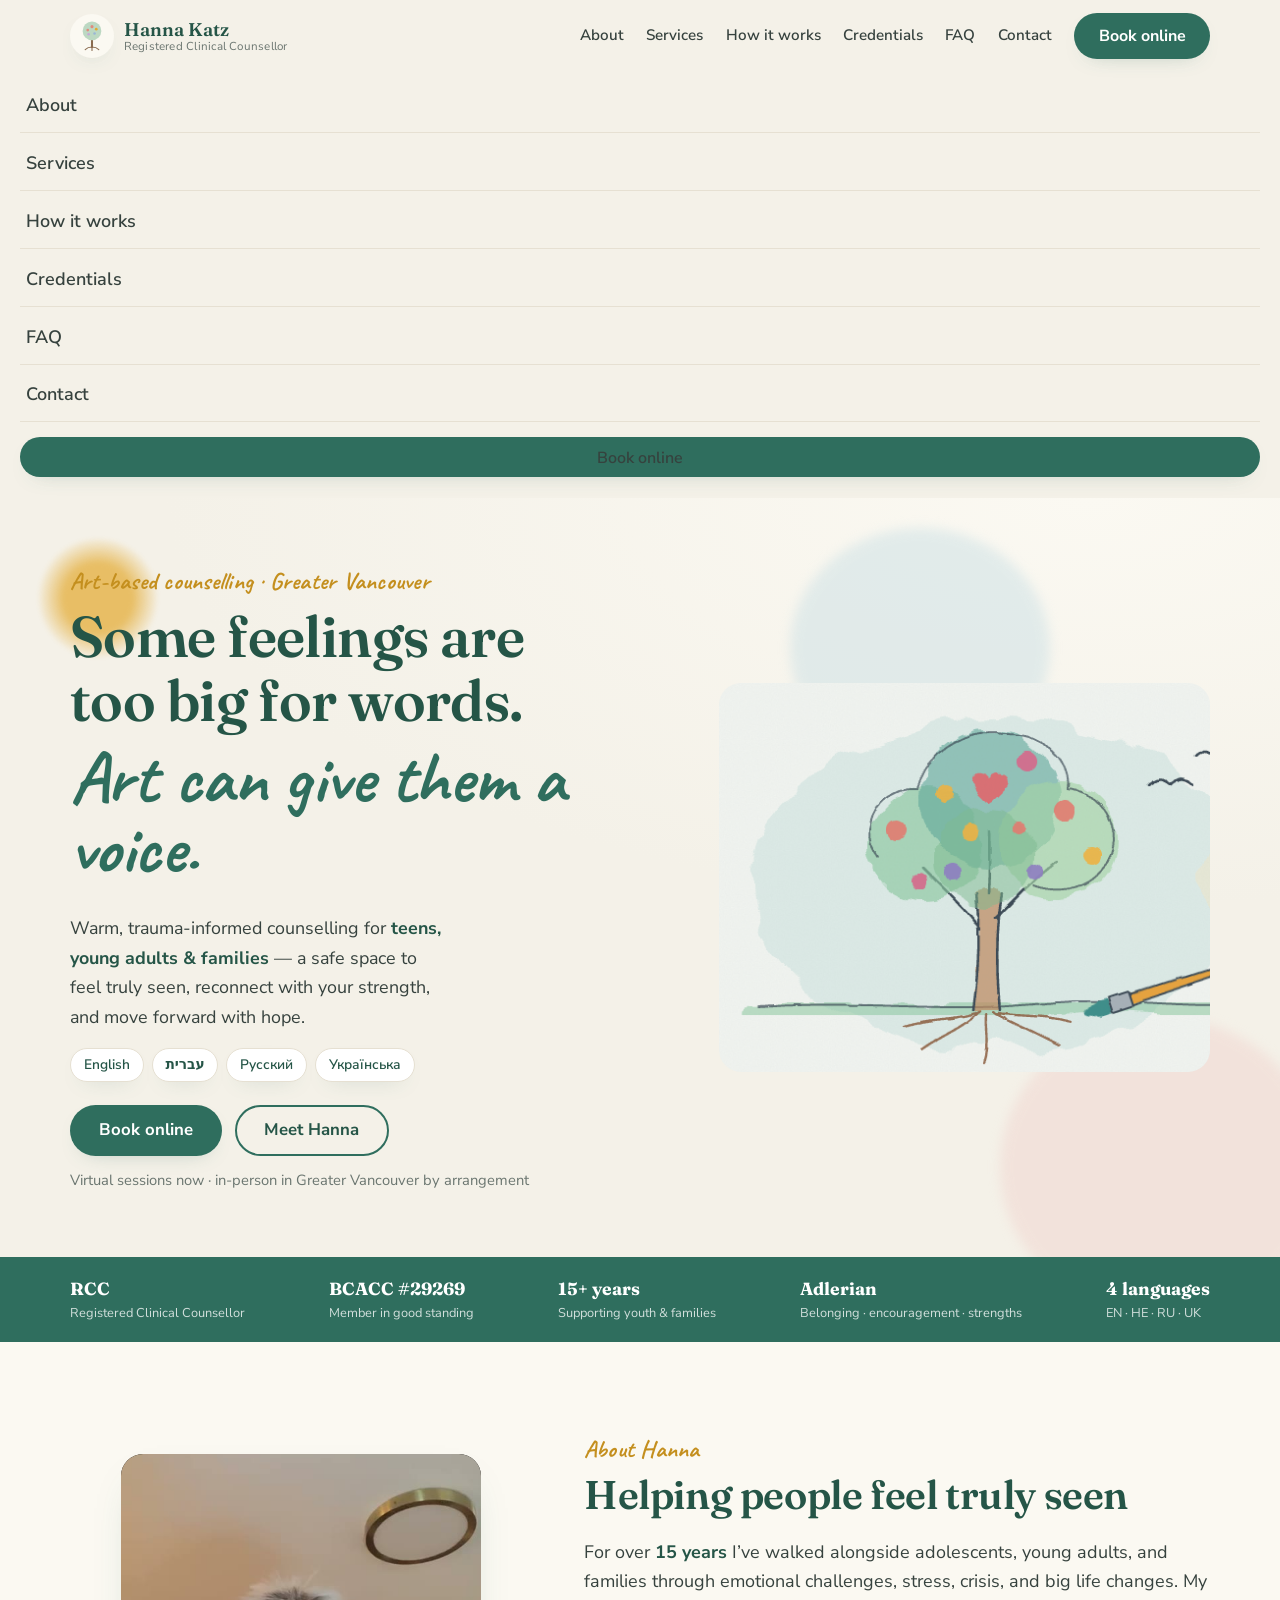
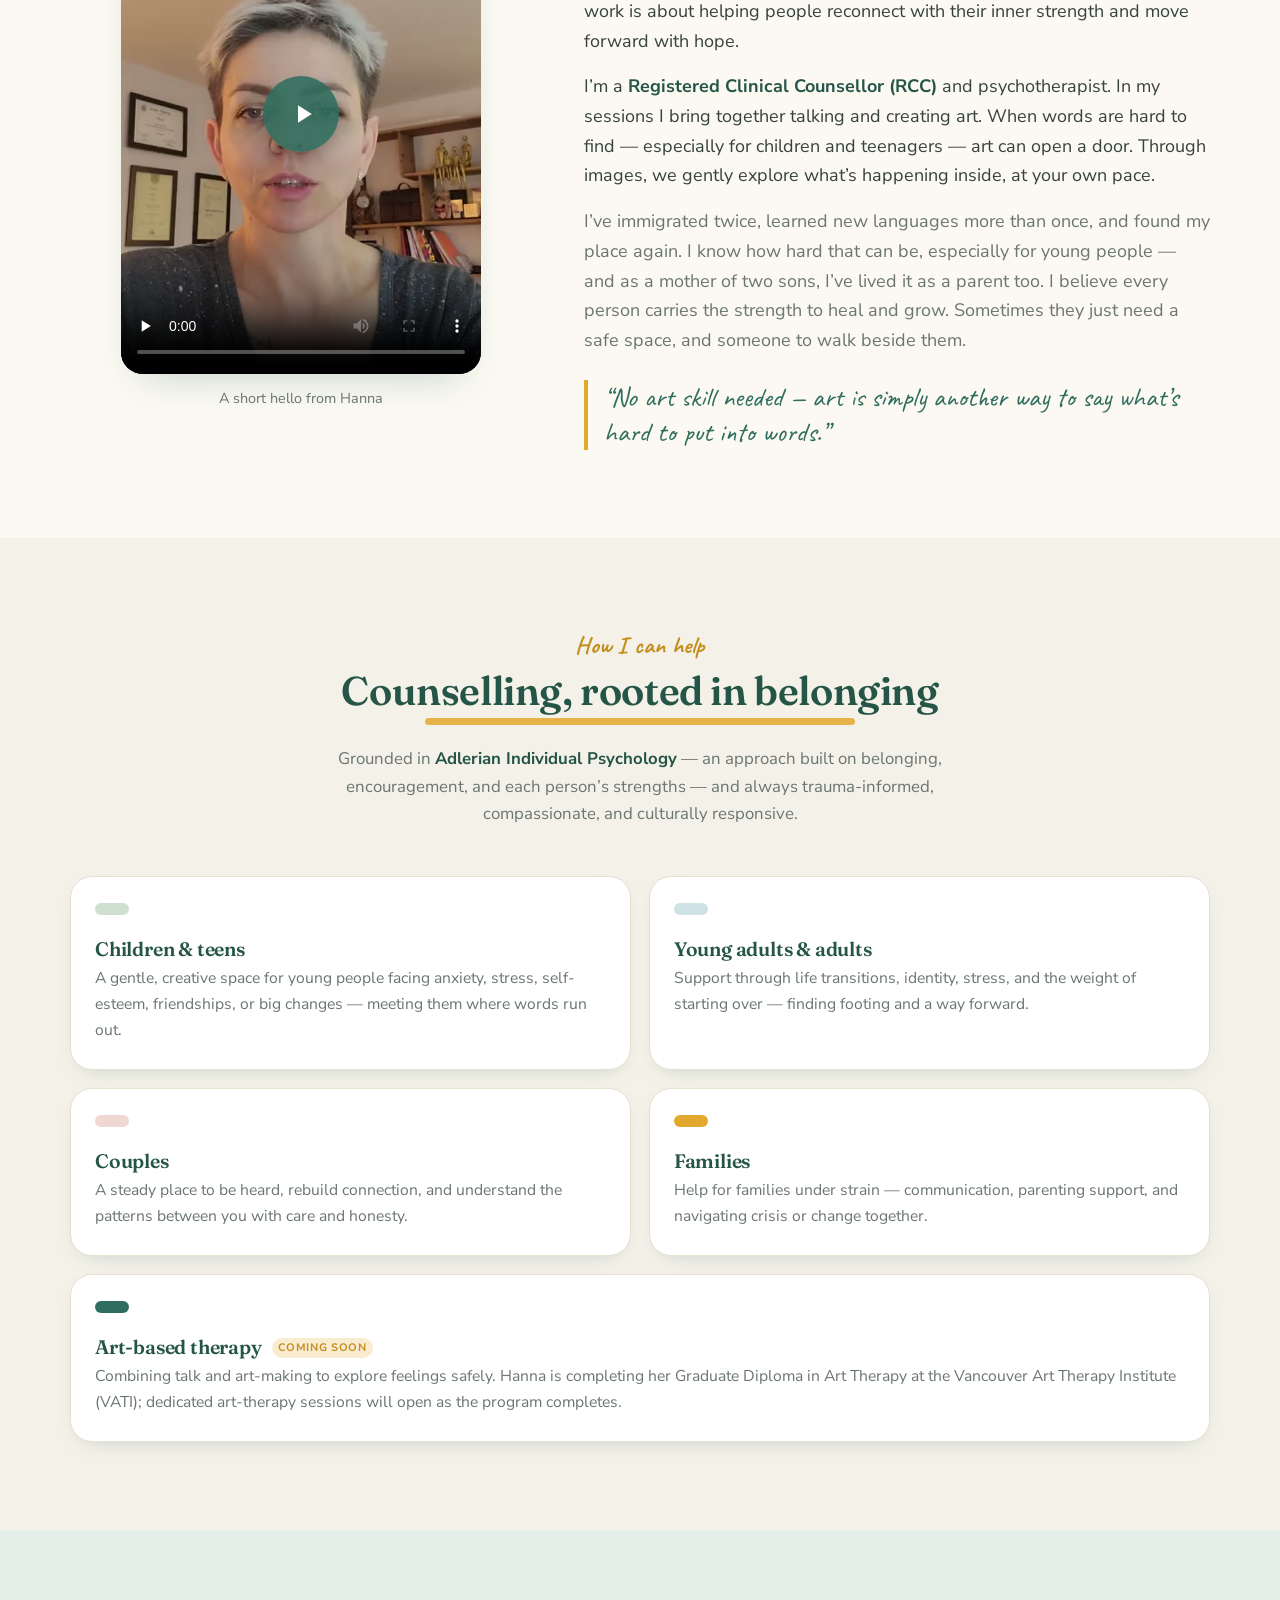
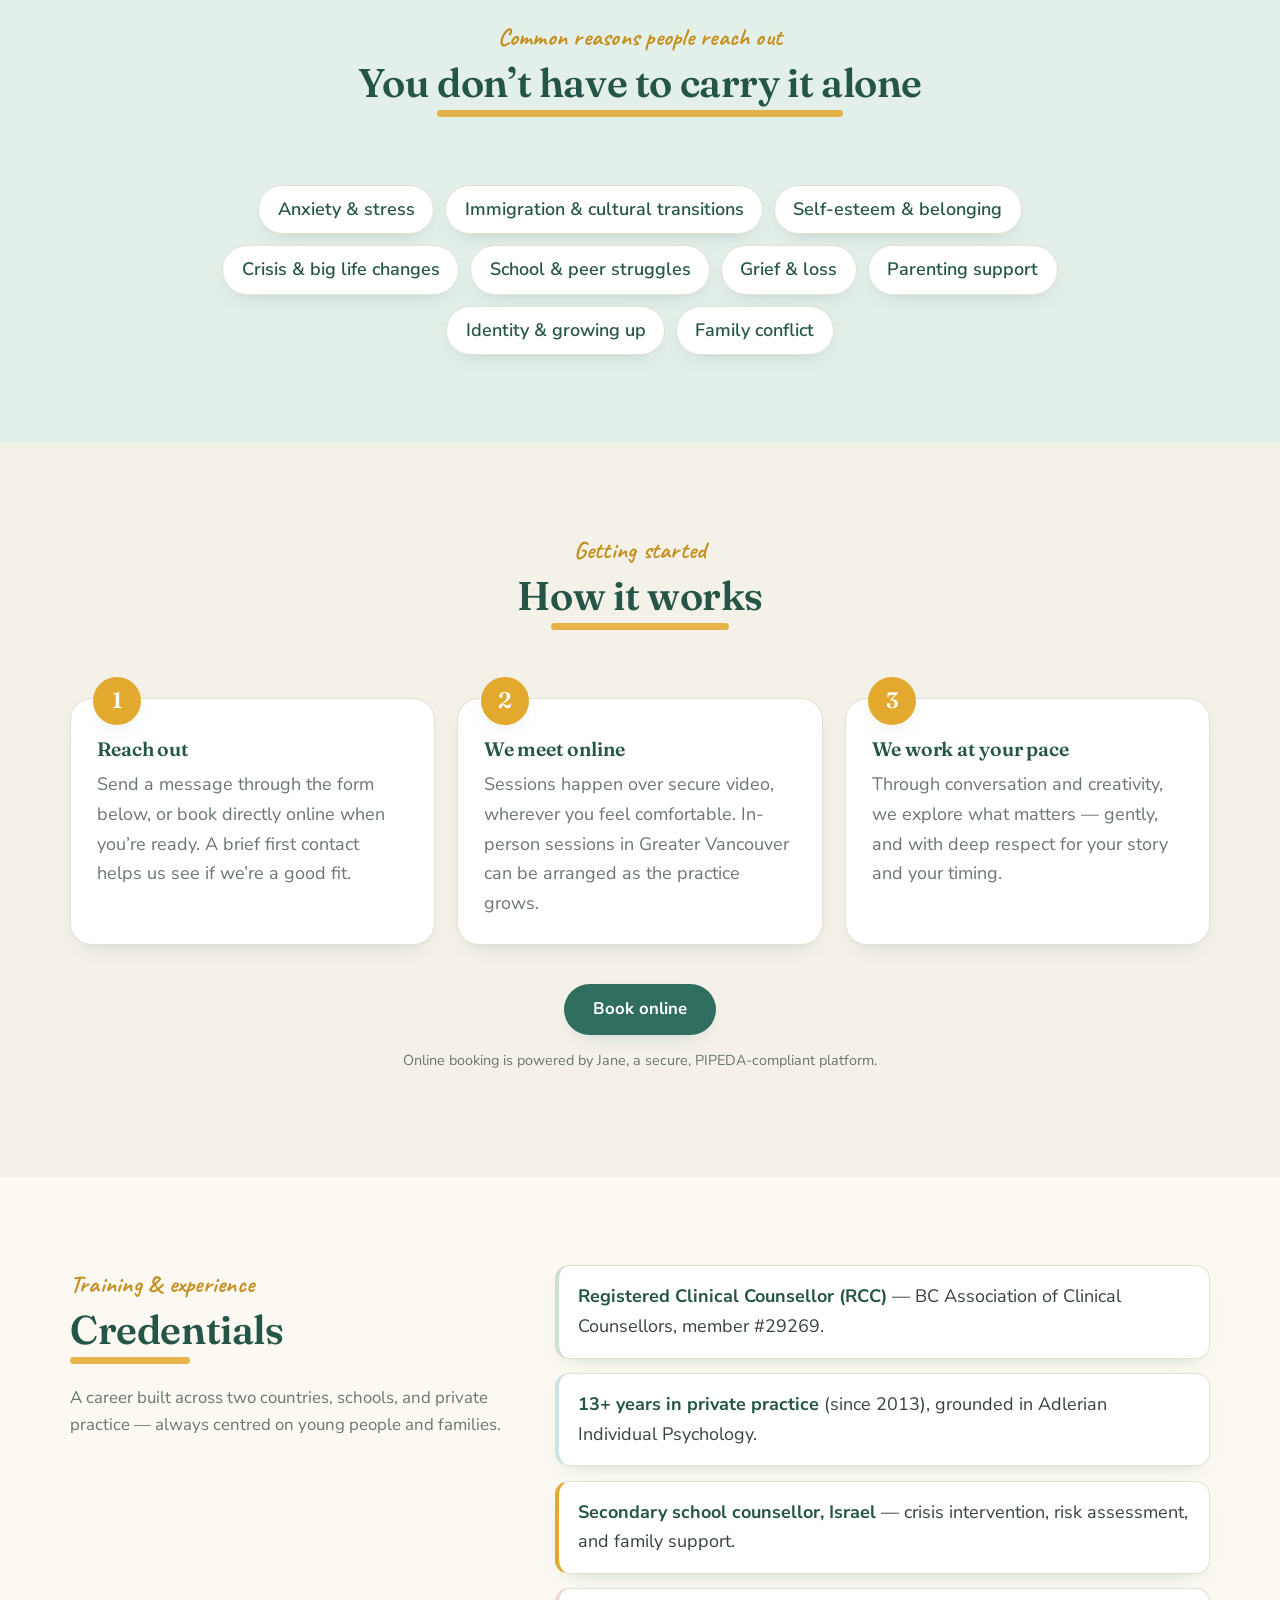
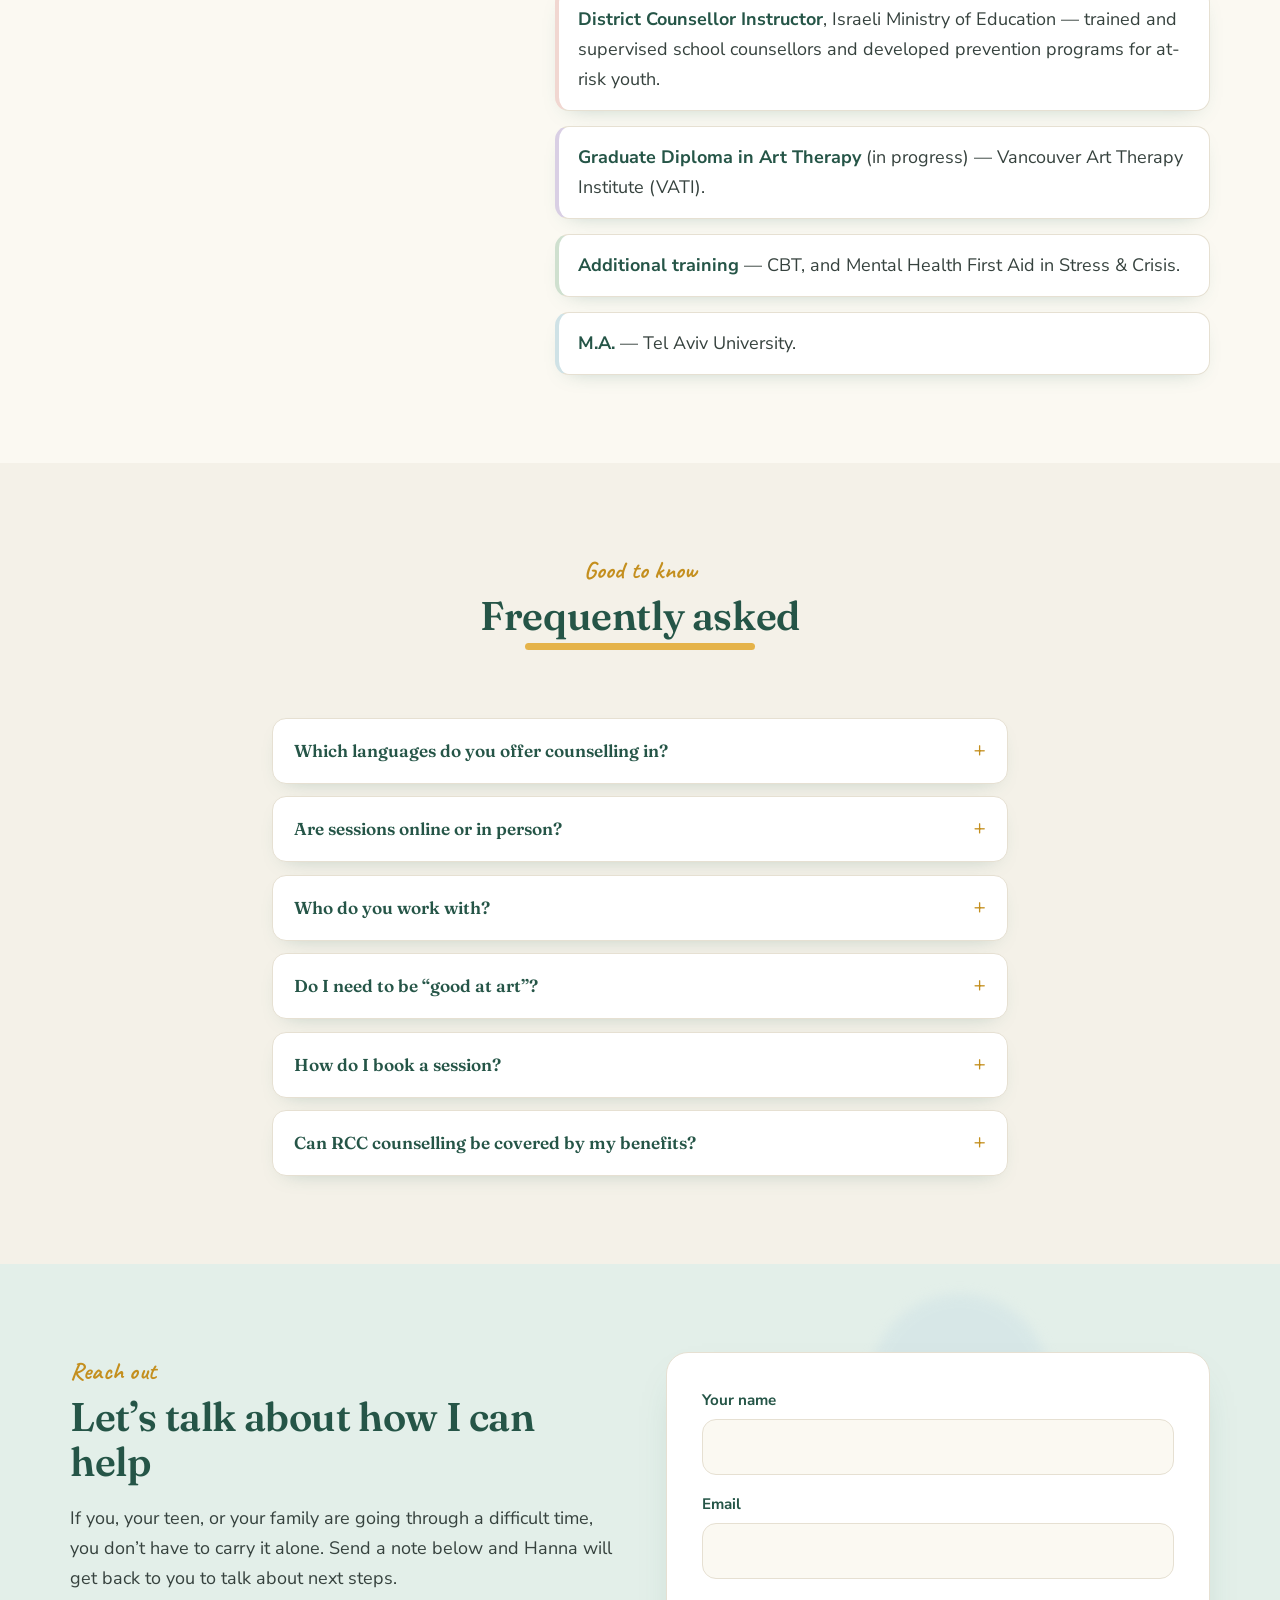
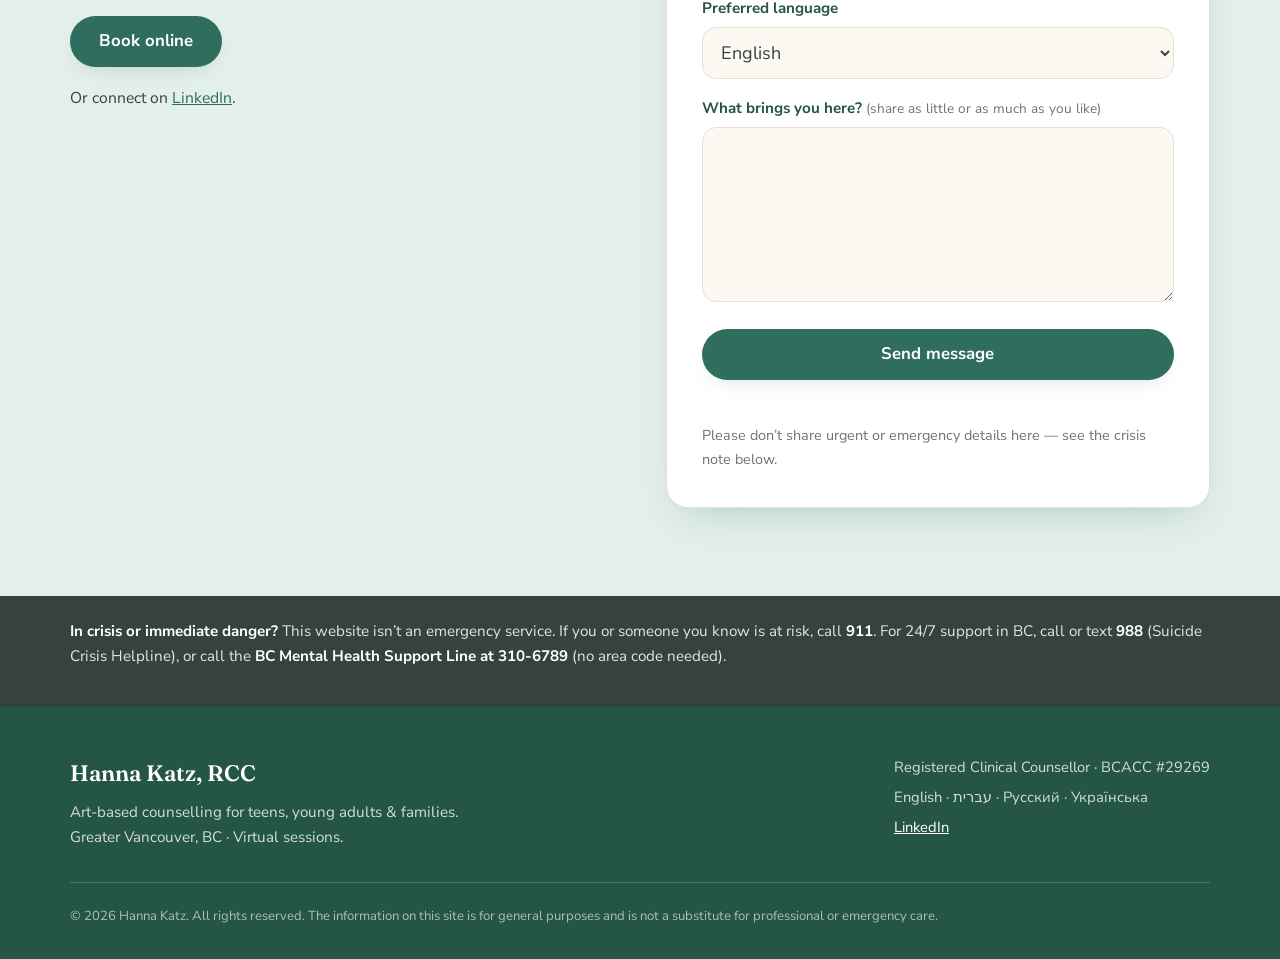
==== index.html @ e9d941e2 "Initial build: Hanna Katz, RCC practice site Static, dependency-free site for an art-based counselli" ====
<!DOCTYPE html>
<html lang="en">
<head>
  <meta charset="UTF-8" />
  <meta name="viewport" content="width=device-width, initial-scale=1.0" />
  <title>Hanna Katz, RCC · Art-Based Counselling for Teens, Young Adults & Families</title>
  <meta name="description" content="Hanna Katz is a Registered Clinical Counsellor (RCC) in Greater Vancouver offering warm, trauma-informed, art-based counselling for teens, young adults and families. Virtual sessions in English, Hebrew, Russian and Ukrainian." />
  <meta name="theme-color" content="#f4f1e8" />

  <!-- Open Graph -->
  <meta property="og:title" content="Hanna Katz, RCC — Art-Based Counselling" />
  <meta property="og:description" content="Some feelings are too big for words. Art can give them a voice. Counselling for teens, young adults & families." />
  <meta property="og:type" content="website" />
  <meta property="og:image" content="assets/img/banner-full.png" />

  <link rel="icon" href="assets/img/favicon.svg" type="image/svg+xml" />

  <!-- Fonts: Fraunces (headings), Nunito Sans (body), Caveat (handwritten accent) -->
  <link rel="preconnect" href="https://fonts.googleapis.com" />
  <link rel="preconnect" href="https://fonts.gstatic.com" crossorigin />
  <link href="https://fonts.googleapis.com/css2?family=Caveat:wght@500;700&family=Fraunces:opsz,wght@9..144,400;9..144,500;9..144,600&family=Nunito+Sans:wght@400;600;700&display=swap" rel="stylesheet" />

  <link rel="stylesheet" href="assets/css/styles.css" />
</head>
<body>
  <a class="skip-link" href="#main">Skip to content</a>

  <!-- ===================== NAV ===================== -->
  <header class="nav" id="nav">
    <div class="wrap nav__inner">
      <a class="brand" href="#top" aria-label="Hanna Katz, Registered Clinical Counsellor — home">
        <span class="brand__mark" aria-hidden="true">
          <svg viewBox="0 0 40 40" width="34" height="34"><use href="#logo-tree"></use></svg>
        </span>
        <span class="brand__text">
          <span class="brand__name">Hanna Katz</span>
          <span class="brand__sub">Registered Clinical Counsellor</span>
        </span>
      </a>

      <nav class="nav__links" aria-label="Primary">
        <a href="#about">About</a>
        <a href="#services">Services</a>
        <a href="#how">How it works</a>
        <a href="#credentials">Credentials</a>
        <a href="#faq">FAQ</a>
        <a href="#contact">Contact</a>
      </nav>

      <a class="btn btn--primary nav__cta" data-book href="#contact">Book online</a>

      <button class="nav__toggle" id="navToggle" aria-expanded="false" aria-controls="mobileMenu" aria-label="Open menu">
        <span></span><span></span><span></span>
      </button>
    </div>
    <div class="mobile-menu" id="mobileMenu" hidden>
      <a href="#about">About</a>
      <a href="#services">Services</a>
      <a href="#how">How it works</a>
      <a href="#credentials">Credentials</a>
      <a href="#faq">FAQ</a>
      <a href="#contact">Contact</a>
      <a class="btn btn--primary" data-book href="#contact">Book online</a>
    </div>
  </header>

  <main id="main">
    <span id="top"></span>

    <!-- ===================== HERO ===================== -->
    <section class="hero" aria-labelledby="hero-title">
      <span class="blob blob--sun" aria-hidden="true"></span>
      <span class="blob blob--blush" aria-hidden="true"></span>
      <span class="blob blob--sky" aria-hidden="true"></span>
      <div class="wrap hero__grid">
        <div class="hero__copy">
          <p class="eyebrow">Art-based counselling · Greater Vancouver</p>
          <h1 id="hero-title" class="hero__title">
            Some feelings are<br>too big for words.
            <span class="script">Art can give them a voice.</span>
          </h1>
          <p class="hero__lead">
            Warm, trauma-informed counselling for <strong>teens, young adults&nbsp;&amp; families</strong> —
            a safe space to feel truly seen, reconnect with your strength, and move forward with hope.
          </p>
          <ul class="lang-row" aria-label="Languages offered">
            <li>English</li><li>עברית</li><li>Русский</li><li>Українська</li>
          </ul>
          <div class="hero__actions">
            <a class="btn btn--primary btn--lg" data-book href="#contact">Book online</a>
            <a class="btn btn--ghost btn--lg" href="#meet">Meet Hanna</a>
          </div>
          <p class="hero__note">Virtual sessions now · in-person in Greater Vancouver by arrangement</p>
        </div>
        <div class="hero__art">
          <img src="assets/img/tree.png" alt="A hand-painted watercolour tree with coloured fruit and a paintbrush at its roots" width="500" height="396" />
        </div>
      </div>
    </section>

    <!-- ===================== TRUST BAR ===================== -->
    <section class="trust" aria-label="Credentials at a glance">
      <div class="wrap trust__row">
        <div class="trust__item"><strong>RCC</strong><span>Registered Clinical Counsellor</span></div>
        <div class="trust__item"><strong>BCACC&nbsp;#29269</strong><span>Member in good standing</span></div>
        <div class="trust__item"><strong>15+ years</strong><span>Supporting youth &amp; families</span></div>
        <div class="trust__item"><strong>Adlerian</strong><span>Belonging · encouragement · strengths</span></div>
        <div class="trust__item"><strong>4 languages</strong><span>EN · HE · RU · UK</span></div>
      </div>
    </section>

    <!-- ===================== ABOUT / MEET ===================== -->
    <section class="section about" id="about" aria-labelledby="about-title">
      <div class="wrap about__grid">
        <div class="about__media" id="meet">
          <div class="video-card">
            <video id="introVideo" poster="assets/video/intro-poster.jpg" preload="none" playsinline controls>
              <source src="assets/video/intro.mp4" type="video/mp4" />
              Your browser doesn’t support embedded video.
            </video>
            <button class="video-play" id="videoPlay" aria-label="Play Hanna’s introduction">
              <svg viewBox="0 0 24 24" width="30" height="30" aria-hidden="true"><path d="M8 5v14l11-7z" fill="currentColor"/></svg>
            </button>
          </div>
          <p class="video-cap">A short hello from Hanna</p>
        </div>
        <div class="about__copy">
          <p class="kicker">About Hanna</p>
          <h2 id="about-title">Helping people feel truly seen</h2>
          <p>For over <strong>15 years</strong> I’ve walked alongside adolescents, young adults, and families through emotional challenges, stress, crisis, and big life changes. My work is about helping people reconnect with their inner strength and move forward with hope.</p>
          <p>I’m a <strong>Registered Clinical Counsellor (RCC)</strong> and psychotherapist. In my sessions I bring together talking and creating art. When words are hard to find — especially for children and teenagers — art can open a door. Through images, we gently explore what’s happening inside, at your own pace.</p>
          <p class="about__personal">I’ve immigrated twice, learned new languages more than once, and found my place again. I know how hard that can be, especially for young people — and as a mother of two sons, I’ve lived it as a parent too. I believe every person carries the strength to heal and grow. Sometimes they just need a safe space, and someone to walk beside them.</p>
          <blockquote class="pullquote">“No art skill needed — art is simply another way to say what’s hard to put into words.”</blockquote>
        </div>
      </div>
    </section>

    <!-- ===================== SERVICES ===================== -->
    <section class="section services" id="services" aria-labelledby="services-title">
      <div class="wrap">
        <div class="section__head">
          <p class="kicker">How I can help</p>
          <h2 id="services-title">Counselling, rooted in belonging</h2>
          <p class="section__intro">Grounded in <strong>Adlerian Individual Psychology</strong> — an approach built on belonging, encouragement, and each person’s strengths — and always trauma-informed, compassionate, and culturally responsive.</p>
        </div>
        <div class="cards">
          <article class="card">
            <span class="card__dot" style="--dot:var(--sage)"></span>
            <h3>Children &amp; teens</h3>
            <p>A gentle, creative space for young people facing anxiety, stress, self-esteem, friendships, or big changes — meeting them where words run out.</p>
          </article>
          <article class="card">
            <span class="card__dot" style="--dot:var(--sky)"></span>
            <h3>Young adults &amp; adults</h3>
            <p>Support through life transitions, identity, stress, and the weight of starting over — finding footing and a way forward.</p>
          </article>
          <article class="card">
            <span class="card__dot" style="--dot:var(--blush)"></span>
            <h3>Couples</h3>
            <p>A steady place to be heard, rebuild connection, and understand the patterns between you with care and honesty.</p>
          </article>
          <article class="card">
            <span class="card__dot" style="--dot:var(--gold)"></span>
            <h3>Families</h3>
            <p>Help for families under strain — communication, parenting support, and navigating crisis or change together.</p>
          </article>
          <article class="card card--wide">
            <span class="card__dot" style="--dot:var(--teal)"></span>
            <h3>Art-based therapy <span class="tag">coming soon</span></h3>
            <p>Combining talk and art-making to explore feelings safely. Hanna is completing her Graduate Diploma in Art Therapy at the Vancouver Art Therapy Institute (VATI); dedicated art-therapy sessions will open as the program completes.</p>
          </article>
        </div>
      </div>
    </section>

    <!-- ===================== WHO / SPECIALTIES ===================== -->
    <section class="section specialties" aria-labelledby="spec-title">
      <div class="wrap">
        <div class="section__head">
          <p class="kicker">Common reasons people reach out</p>
          <h2 id="spec-title">You don’t have to carry it alone</h2>
        </div>
        <ul class="chips">
          <li>Anxiety &amp; stress</li>
          <li>Immigration &amp; cultural transitions</li>
          <li>Self-esteem &amp; belonging</li>
          <li>Crisis &amp; big life changes</li>
          <li>School &amp; peer struggles</li>
          <li>Grief &amp; loss</li>
          <li>Parenting support</li>
          <li>Identity &amp; growing up</li>
          <li>Family conflict</li>
        </ul>
      </div>
    </section>

    <!-- ===================== HOW IT WORKS ===================== -->
    <section class="section how" id="how" aria-labelledby="how-title">
      <div class="wrap">
        <div class="section__head">
          <p class="kicker">Getting started</p>
          <h2 id="how-title">How it works</h2>
        </div>
        <ol class="steps">
          <li class="step">
            <span class="step__num">1</span>
            <h3>Reach out</h3>
            <p>Send a message through the form below, or book directly online when you’re ready. A brief first contact helps us see if we’re a good fit.</p>
          </li>
          <li class="step">
            <span class="step__num">2</span>
            <h3>We meet online</h3>
            <p>Sessions happen over secure video, wherever you feel comfortable. In-person sessions in Greater Vancouver can be arranged as the practice grows.</p>
          </li>
          <li class="step">
            <span class="step__num">3</span>
            <h3>We work at your pace</h3>
            <p>Through conversation and creativity, we explore what matters — gently, and with deep respect for your story and your timing.</p>
          </li>
        </ol>
        <div class="how__cta">
          <a class="btn btn--primary btn--lg" data-book href="#contact">Book online</a>
          <p class="how__note">Online booking is powered by Jane, a secure, PIPEDA-compliant platform.</p>
        </div>
      </div>
    </section>

    <!-- ===================== CREDENTIALS ===================== -->
    <section class="section credentials" id="credentials" aria-labelledby="cred-title">
      <div class="wrap credentials__grid">
        <div class="section__head section__head--left">
          <p class="kicker">Training &amp; experience</p>
          <h2 id="cred-title">Credentials</h2>
          <p class="section__intro">A career built across two countries, schools, and private practice — always centred on young people and families.</p>
        </div>
        <ul class="cred-list">
          <li><strong>Registered Clinical Counsellor (RCC)</strong> — BC Association of Clinical Counsellors, member #29269.</li>
          <li><strong>13+ years in private practice</strong> (since 2013), grounded in Adlerian Individual Psychology.</li>
          <li><strong>Secondary school counsellor, Israel</strong> — crisis intervention, risk assessment, and family support.</li>
          <li><strong>District Counsellor Instructor</strong>, Israeli Ministry of Education — trained and supervised school counsellors and developed prevention programs for at-risk youth.</li>
          <li><strong>Graduate Diploma in Art Therapy</strong> (in progress) — Vancouver Art Therapy Institute (VATI).</li>
          <li><strong>Additional training</strong> — CBT, and Mental Health First Aid in Stress &amp; Crisis.</li>
          <li><strong>M.A.</strong> — Tel Aviv University.</li>
        </ul>
      </div>
    </section>

    <!-- ===================== FAQ ===================== -->
    <section class="section faq" id="faq" aria-labelledby="faq-title">
      <div class="wrap">
        <div class="section__head">
          <p class="kicker">Good to know</p>
          <h2 id="faq-title">Frequently asked</h2>
        </div>
        <div class="faq__list">
          <details>
            <summary>Which languages do you offer counselling in?</summary>
            <p>Sessions are available in <strong>English</strong>, and counselling is also offered in <strong>Hebrew, Russian, and Ukrainian</strong>.</p>
          </details>
          <details>
            <summary>Are sessions online or in person?</summary>
            <p>Right now sessions are <strong>virtual</strong>, over secure video. In-person sessions in the Greater Vancouver area can be arranged — just ask when you reach out.</p>
          </details>
          <details>
            <summary>Who do you work with?</summary>
            <p>Children, teens, young adults, and adults, as well as couples and families. I have particular experience supporting young people and families through transition and crisis.</p>
          </details>
          <details>
            <summary>Do I need to be “good at art”?</summary>
            <p>Not at all. There’s nothing to get right. Art is simply another way to express what can be hard to say — and it’s always optional.</p>
          </details>
          <details>
            <summary>How do I book a session?</summary>
            <p>Use the <strong>Book online</strong> button or the contact form below. Once booking is live, you’ll be able to choose a time directly through the secure Jane platform.</p>
          </details>
          <details>
            <summary>Can RCC counselling be covered by my benefits?</summary>
            <p>Many extended health plans provide coverage for services from a Registered Clinical Counsellor (RCC). Please check your specific plan — details on fees and receipts will be confirmed when you book.</p>
          </details>
        </div>
      </div>
    </section>

    <!-- ===================== CONTACT ===================== -->
    <section class="section contact" id="contact" aria-labelledby="contact-title">
      <span class="blob blob--sky blob--sm" aria-hidden="true"></span>
      <div class="wrap contact__grid">
        <div class="contact__copy">
          <p class="kicker">Reach out</p>
          <h2 id="contact-title">Let’s talk about how I can help</h2>
          <p>If you, your teen, or your family are going through a difficult time, you don’t have to carry it alone. Send a note below and Hanna will get back to you to talk about next steps.</p>
          <a class="btn btn--primary btn--lg" data-book href="#contact-form">Book online</a>
          <p class="contact__link-row" id="contactEmailRow" hidden>
            Prefer email? <a id="contactEmailLink" href="#">Write to Hanna</a>
          </p>
          <p class="contact__link-row">
            Or connect on <a id="linkedinLink" href="#" target="_blank" rel="noopener">LinkedIn</a>.
          </p>
        </div>

        <form class="contact__form" id="contactForm" novalidate>
          <div id="contact-form"></div>
          <div class="field">
            <label for="name">Your name</label>
            <input id="name" name="name" type="text" autocomplete="name" required />
          </div>
          <div class="field">
            <label for="email">Email</label>
            <input id="email" name="email" type="email" autocomplete="email" required />
          </div>
          <div class="field">
            <label for="lang">Preferred language</label>
            <select id="lang" name="preferred_language">
              <option>English</option>
              <option>Hebrew / עברית</option>
              <option>Russian / Русский</option>
              <option>Ukrainian / Українська</option>
            </select>
          </div>
          <div class="field">
            <label for="message">What brings you here? <span class="field__opt">(share as little or as much as you like)</span></label>
            <textarea id="message" name="message" rows="5" required></textarea>
          </div>
          <button class="btn btn--primary btn--lg btn--block" type="submit" id="submitBtn">Send message</button>
          <p class="form-status" id="formStatus" role="status" aria-live="polite"></p>
          <p class="form-fine">Please don’t share urgent or emergency details here — see the crisis note below.</p>
        </form>
      </div>
    </section>

    <!-- ===================== CRISIS NOTE ===================== -->
    <section class="crisis" aria-label="Crisis resources">
      <div class="wrap">
        <p><strong>In crisis or immediate danger?</strong> This website isn’t an emergency service. If you or someone you know is at risk, call <strong>911</strong>. For 24/7 support in BC, call or text <strong>988</strong> (Suicide Crisis Helpline), or call the <strong>BC Mental Health Support Line at 310-6789</strong> (no area code needed).</p>
      </div>
    </section>
  </main>

  <!-- ===================== FOOTER ===================== -->
  <footer class="footer">
    <div class="wrap footer__inner">
      <div class="footer__brand">
        <span class="brand__name">Hanna Katz, RCC</span>
        <p>Art-based counselling for teens, young adults &amp; families.<br>Greater Vancouver, BC · Virtual sessions.</p>
      </div>
      <div class="footer__meta">
        <p>Registered Clinical Counsellor · BCACC&nbsp;#29269</p>
        <p>English · עברית · Русский · Українська</p>
        <p><a id="linkedinLinkFooter" href="#" target="_blank" rel="noopener">LinkedIn</a></p>
      </div>
    </div>
    <div class="wrap footer__legal">
      <p>© <span id="year"></span> Hanna Katz. All rights reserved. The information on this site is for general purposes and is not a substitute for professional or emergency care.</p>
    </div>
  </footer>

  <!-- Inline SVG defs (logo) -->
  <svg width="0" height="0" style="position:absolute" aria-hidden="true">
    <defs>
      <symbol id="logo-tree" viewBox="0 0 40 40">
        <path d="M20 33V20" stroke="#8a6b4f" stroke-width="2.4" stroke-linecap="round"/>
        <path d="M20 33c-3 0-6 1-8 3M20 33c3 0 6 1 8 3M20 33v4" stroke="#8a6b4f" stroke-width="1.3" stroke-linecap="round" fill="none"/>
        <circle cx="20" cy="14" r="11" fill="#bcd8c2"/>
        <circle cx="15" cy="13" r="1.6" fill="#e08b7e"/>
        <circle cx="25" cy="12" r="1.6" fill="#e3a92e"/>
        <circle cx="20" cy="9" r="1.8" fill="#e08b7e"/>
        <circle cx="23" cy="17" r="1.5" fill="#9bb6d6"/>
        <circle cx="16" cy="18" r="1.5" fill="#c6a9d6"/>
      </symbol>
    </defs>
  </svg>

  <script src="config.js"></script>
  <script src="assets/js/main.js"></script>
</body>
</html>
---- assets/css/styles.css ----
/* ============================================================
   Hanna Katz, RCC — site styles
   Palette drawn from the watercolour brand banner.
   ============================================================ */
:root {
  --cream:   #f4f1e8;
  --cream-2: #fbf9f2;
  --paper:   #ffffff;
  --teal:    #2f6e5e;
  --teal-d:  #255547;
  --teal-l:  #e3efe9;
  --gold:    #e3a92e;
  --gold-d:  #c48f1e;
  --blush:   #f1d7d1;
  --sage:    #cfe0cf;
  --sky:     #cfe2e6;
  --lilac:   #d9cfe4;
  --ink:     #36423e;
  --muted:   #6b7670;
  --line:    #e6e0d2;

  --radius:  22px;
  --radius-sm: 14px;
  --shadow:  0 18px 40px -22px rgba(47, 110, 94, .35);
  --shadow-sm: 0 8px 22px -14px rgba(47, 110, 94, .4);
  --maxw: 1140px;
  --ease: cubic-bezier(.2,.7,.2,1);
}

* { box-sizing: border-box; }
html { scroll-behavior: smooth; scroll-padding-top: 88px; }
@media (prefers-reduced-motion: reduce) { html { scroll-behavior: auto; } }

body {
  margin: 0;
  font-family: "Nunito Sans", system-ui, -apple-system, Segoe UI, sans-serif;
  color: var(--ink);
  background: var(--cream);
  line-height: 1.65;
  font-size: clamp(16px, 1.05vw + 14px, 18px);
  -webkit-font-smoothing: antialiased;
}

.wrap { width: min(var(--maxw), 100% - 2.5rem); margin-inline: auto; }

h1, h2, h3 { font-family: "Fraunces", Georgia, serif; font-weight: 600; line-height: 1.12; color: var(--teal-d); margin: 0 0 .5em; letter-spacing: -.01em; }
h2 { font-size: clamp(1.7rem, 3.2vw, 2.5rem); }
h3 { font-size: 1.22rem; }
p { margin: 0 0 1rem; }
a { color: var(--teal); }
img, video { max-width: 100%; display: block; }
strong { font-weight: 700; color: var(--teal-d); }

.script { font-family: "Caveat", cursive; color: var(--teal); font-weight: 700; }
.eyebrow, .kicker { font-family: "Caveat", cursive; font-size: 1.5rem; color: var(--gold-d); font-weight: 700; margin: 0 0 .2rem; letter-spacing: .01em; }

.skip-link { position: absolute; left: -999px; top: 0; background: var(--teal); color: #fff; padding: .6rem 1rem; border-radius: 0 0 8px 0; z-index: 200; }
.skip-link:focus { left: 0; }

/* ---------- Buttons ---------- */
.btn {
  --bg: var(--teal); --fg: #fff;
  display: inline-flex; align-items: center; justify-content: center; gap: .5rem;
  background: var(--bg); color: var(--fg);
  font: 700 1rem/1 "Nunito Sans", sans-serif;
  padding: .8rem 1.4rem; border-radius: 999px; border: 2px solid transparent;
  text-decoration: none; cursor: pointer; transition: transform .2s var(--ease), box-shadow .2s var(--ease), background .2s;
  box-shadow: var(--shadow-sm);
}
.btn:hover { transform: translateY(-2px); background: var(--teal-d); }
.btn:active { transform: translateY(0); }
.btn--ghost { --bg: transparent; --fg: var(--teal-d); border-color: var(--teal); box-shadow: none; }
.btn--ghost:hover { background: var(--teal-l); }
.btn--lg { padding: .95rem 1.7rem; font-size: 1.05rem; }
.btn--block { width: 100%; }
.btn[data-book].is-disabled { opacity: .9; cursor: default; }

/* ---------- Nav ---------- */
.nav { position: sticky; top: 0; z-index: 100; background: color-mix(in srgb, var(--cream) 82%, transparent); backdrop-filter: blur(10px); border-bottom: 1px solid transparent; transition: border-color .3s, background .3s; }
.nav.is-scrolled { border-color: var(--line); background: color-mix(in srgb, var(--cream) 94%, transparent); }
.nav__inner { display: flex; align-items: center; gap: 1rem; min-height: 72px; }
.brand { display: flex; align-items: center; gap: .6rem; text-decoration: none; color: var(--ink); margin-right: auto; }
.brand__mark { display: grid; place-items: center; width: 44px; height: 44px; background: var(--cream-2); border-radius: 50%; box-shadow: var(--shadow-sm); }
.brand__text { display: flex; flex-direction: column; line-height: 1.1; }
.brand__name { font-family: "Fraunces", serif; font-weight: 600; font-size: 1.15rem; color: var(--teal-d); }
.brand__sub { font-size: .72rem; color: var(--muted); letter-spacing: .02em; }
.nav__links { display: flex; gap: 1.4rem; }
.nav__links a { color: var(--ink); text-decoration: none; font-weight: 600; font-size: .95rem; position: relative; }
.nav__links a::after { content: ""; position: absolute; left: 0; bottom: -4px; height: 2px; width: 0; background: var(--gold); transition: width .25s var(--ease); }
.nav__links a:hover::after { width: 100%; }
.nav__cta { margin-left: .4rem; }
.nav__toggle { display: none; flex-direction: column; gap: 5px; background: none; border: 0; padding: 8px; cursor: pointer; }
.nav__toggle span { width: 24px; height: 2.5px; background: var(--teal-d); border-radius: 2px; transition: .25s var(--ease); }
.nav__toggle[aria-expanded="true"] span:nth-child(1) { transform: translateY(7.5px) rotate(45deg); }
.nav__toggle[aria-expanded="true"] span:nth-child(2) { opacity: 0; }
.nav__toggle[aria-expanded="true"] span:nth-child(3) { transform: translateY(-7.5px) rotate(-45deg); }
.mobile-menu { display: flex; flex-direction: column; gap: .3rem; padding: .5rem 1.25rem 1.25rem; }
.mobile-menu a { padding: .7rem .4rem; text-decoration: none; color: var(--ink); font-weight: 600; border-bottom: 1px solid var(--line); }
.mobile-menu .btn { margin-top: .6rem; border-bottom: 0; }

/* ---------- Blobs ---------- */
.blob { position: absolute; border-radius: 50%; filter: blur(6px); opacity: .55; z-index: 0; pointer-events: none; }
.blob--sun { width: 120px; height: 120px; background: radial-gradient(circle at 50% 50%, var(--gold) 0 40%, transparent 72%); top: 40px; left: 3%; filter: blur(2px); opacity: .7; }
.blob--blush { width: 320px; height: 300px; background: var(--blush); bottom: -60px; right: -40px; }
.blob--sky { width: 260px; height: 240px; background: var(--sky); top: 30px; right: 18%; }
.blob--sm { width: 180px; height: 180px; }

/* ---------- Hero ---------- */
.hero { position: relative; overflow: hidden; padding: clamp(2rem, 5vw, 4.5rem) 0 clamp(2.5rem, 5vw, 4rem); background:
  radial-gradient(120% 90% at 85% 0%, var(--cream-2) 0%, var(--cream) 60%); }
.hero__grid { position: relative; z-index: 1; display: grid; grid-template-columns: 1.1fr .9fr; gap: clamp(1.5rem, 4vw, 3rem); align-items: center; }
.hero__title { font-size: clamp(2.1rem, 5.2vw, 3.6rem); margin-bottom: .55em; }
.hero__title .script { display: block; font-size: clamp(2.6rem, 6.5vw, 4.6rem); line-height: .95; margin-top: .12em; }
.hero__lead { font-size: 1.12rem; max-width: 34ch; color: var(--ink); }
.hero__actions { display: flex; flex-wrap: wrap; gap: .8rem; margin: 1.4rem 0 .8rem; }
.hero__note { font-size: .92rem; color: var(--muted); margin: 0; }
.lang-row { list-style: none; display: flex; flex-wrap: wrap; gap: .5rem; padding: 0; margin: 1rem 0; }
.lang-row li { background: var(--paper); border: 1px solid var(--line); padding: .28rem .8rem; border-radius: 999px; font-size: .86rem; font-weight: 600; color: var(--teal-d); box-shadow: var(--shadow-sm); }
.hero__art img { border-radius: var(--radius); width: 100%; height: auto; }

/* ---------- Trust bar ---------- */
.trust { background: var(--teal); color: #fff; }
.trust__row { display: grid; grid-auto-flow: column; justify-content: space-between; gap: 1rem; padding: 1.1rem 0; overflow-x: auto; }
.trust__item { display: flex; flex-direction: column; min-width: max-content; }
.trust__item strong { color: #fff; font-family: "Fraunces", serif; font-size: 1.1rem; }
.trust__item span { color: color-mix(in srgb, #fff 78%, transparent); font-size: .8rem; }

/* ---------- Sections ---------- */
.section { padding: clamp(3rem, 7vw, 5.5rem) 0; position: relative; }
.section--alt { background: var(--cream-2); }
.section__head { max-width: 42rem; margin: 0 auto clamp(1.8rem, 4vw, 3rem); text-align: center; }
.section__head--left { text-align: left; margin-inline: 0; }
.section__head h2 { position: relative; display: inline-block; }
.section__head h2::after { content: ""; display: block; height: 7px; width: 72%; margin: .25rem auto 0; border-radius: 6px; background: var(--gold); opacity: .85; }
.section__head--left h2::after { margin-left: 0; width: 120px; }
.section__intro { color: var(--muted); font-size: 1.05rem; }

/* ---------- About ---------- */
.about { background: var(--cream-2); }
.about__grid { display: grid; grid-template-columns: .85fr 1.15fr; gap: clamp(1.5rem, 4vw, 3.2rem); align-items: center; }
.about__personal { color: var(--muted); }
.pullquote { font-family: "Caveat", cursive; font-size: 1.7rem; line-height: 1.3; color: var(--teal); border-left: 4px solid var(--gold); padding-left: 1rem; margin: 1.5rem 0 0; }
.video-card { position: relative; border-radius: var(--radius); overflow: hidden; box-shadow: var(--shadow); background: #000; aspect-ratio: 9 / 13; max-width: 360px; margin-inline: auto; }
.video-card video { width: 100%; height: 100%; object-fit: cover; }
.video-play { position: absolute; inset: 0; margin: auto; width: 76px; height: 76px; border-radius: 50%; border: 0; background: color-mix(in srgb, var(--teal) 88%, transparent); color: #fff; display: grid; place-items: center; cursor: pointer; transition: transform .2s var(--ease), background .2s; box-shadow: 0 10px 30px -8px rgba(0,0,0,.5); }
.video-play:hover { transform: scale(1.07); background: var(--teal); }
.video-play svg { margin-left: 3px; }
.video-card.is-playing .video-play { display: none; }
.video-cap { text-align: center; color: var(--muted); font-size: .9rem; margin-top: .8rem; }

/* ---------- Services cards ---------- */
.cards { display: grid; grid-template-columns: repeat(2, 1fr); gap: 1.1rem; }
.card { background: var(--paper); border: 1px solid var(--line); border-radius: var(--radius); padding: 1.6rem 1.5rem; box-shadow: var(--shadow-sm); transition: transform .25s var(--ease), box-shadow .25s var(--ease); position: relative; }
.card:hover { transform: translateY(-4px); box-shadow: var(--shadow); }
.card--wide { grid-column: 1 / -1; }
.card__dot { display: inline-block; width: 34px; height: 12px; border-radius: 999px; background: var(--dot, var(--sage)); margin-bottom: .9rem; }
.card h3 { margin-bottom: .35rem; }
.card p { margin: 0; color: var(--muted); font-size: .98rem; }
.tag { font-family: "Nunito Sans", sans-serif; font-size: .68rem; font-weight: 700; text-transform: uppercase; letter-spacing: .06em; color: var(--gold-d); background: color-mix(in srgb, var(--gold) 22%, white); padding: .22em .6em; border-radius: 999px; vertical-align: middle; margin-left: .4rem; }

/* ---------- Specialties chips ---------- */
.specialties { background: var(--teal-l); }
.chips { list-style: none; display: flex; flex-wrap: wrap; gap: .7rem; padding: 0; margin: 0; justify-content: center; max-width: 54rem; margin-inline: auto; }
.chips li { background: var(--paper); border: 1px solid var(--line); border-radius: 999px; padding: .55rem 1.15rem; font-weight: 600; color: var(--teal-d); box-shadow: var(--shadow-sm); }

/* ---------- Steps ---------- */
.steps { list-style: none; counter-reset: s; display: grid; grid-template-columns: repeat(3, 1fr); gap: 1.4rem; padding: 0; margin: 0; }
.step { background: var(--paper); border: 1px solid var(--line); border-radius: var(--radius); padding: 2rem 1.6rem 1.6rem; box-shadow: var(--shadow-sm); position: relative; }
.step__num { position: absolute; top: -22px; left: 1.4rem; width: 48px; height: 48px; display: grid; place-items: center; border-radius: 50%; background: var(--gold); color: #fff; font-family: "Fraunces", serif; font-size: 1.4rem; font-weight: 600; box-shadow: var(--shadow-sm); }
.step h3 { margin-top: .5rem; }
.step p { margin: 0; color: var(--muted); }
.how__cta { text-align: center; margin-top: 2.4rem; }
.how__note, .form-fine, .form-status { font-size: .9rem; color: var(--muted); }
.how__note { margin-top: .9rem; }

/* ---------- Credentials ---------- */
.credentials { background: var(--cream-2); }
.credentials__grid { display: grid; grid-template-columns: .8fr 1.2fr; gap: clamp(1.5rem, 4vw, 3rem); align-items: start; }
.cred-list { list-style: none; padding: 0; margin: 0; display: grid; gap: .9rem; }
.cred-list li { background: var(--paper); border: 1px solid var(--line); border-left: 4px solid var(--sage); border-radius: var(--radius-sm); padding: 1rem 1.2rem; box-shadow: var(--shadow-sm); }
.cred-list li:nth-child(5n+1){ border-left-color: var(--sage); }
.cred-list li:nth-child(5n+2){ border-left-color: var(--sky); }
.cred-list li:nth-child(5n+3){ border-left-color: var(--gold); }
.cred-list li:nth-child(5n+4){ border-left-color: var(--blush); }
.cred-list li:nth-child(5n+5){ border-left-color: var(--lilac); }

/* ---------- FAQ ---------- */
.faq__list { max-width: 46rem; margin-inline: auto; display: grid; gap: .8rem; }
.faq details { background: var(--paper); border: 1px solid var(--line); border-radius: var(--radius-sm); padding: 0 1.3rem; box-shadow: var(--shadow-sm); overflow: hidden; }
.faq summary { font-family: "Fraunces", serif; font-weight: 600; color: var(--teal-d); font-size: 1.08rem; padding: 1.1rem 0; cursor: pointer; list-style: none; display: flex; justify-content: space-between; align-items: center; gap: 1rem; }
.faq summary::-webkit-details-marker { display: none; }
.faq summary::after { content: "+"; font-size: 1.5rem; color: var(--gold-d); transition: transform .25s var(--ease); line-height: 1; }
.faq details[open] summary::after { transform: rotate(45deg); }
.faq details p { margin: 0 0 1.1rem; color: var(--muted); }

/* ---------- Contact ---------- */
.contact { background: var(--teal-l); overflow: hidden; }
.contact__grid { position: relative; z-index: 1; display: grid; grid-template-columns: 1fr 1fr; gap: clamp(1.8rem, 4vw, 3.5rem); align-items: start; }
.contact__copy .btn { margin: .4rem 0 1.2rem; }
.contact__link-row { font-size: .98rem; }
.contact__form { background: var(--paper); border: 1px solid var(--line); border-radius: var(--radius); padding: clamp(1.4rem, 3vw, 2.2rem); box-shadow: var(--shadow); }
.field { margin-bottom: 1.1rem; }
.field label { display: block; font-weight: 700; color: var(--teal-d); margin-bottom: .35rem; font-size: .95rem; }
.field__opt { font-weight: 400; color: var(--muted); font-size: .85rem; }
.field input, .field select, .field textarea {
  width: 100%; padding: .75rem .9rem; border: 1.5px solid var(--line); border-radius: var(--radius-sm);
  font: inherit; color: var(--ink); background: var(--cream-2); transition: border-color .2s, box-shadow .2s;
}
.field input:focus, .field select:focus, .field textarea:focus { outline: none; border-color: var(--teal); box-shadow: 0 0 0 4px var(--teal-l); background: #fff; }
.field textarea { resize: vertical; }
.form-status { margin: .9rem 0 0; min-height: 1.2em; font-weight: 600; }
.form-status.is-ok { color: var(--teal); }
.form-status.is-err { color: #b5542f; }
.form-fine { margin: .8rem 0 0; }

/* ---------- Crisis ---------- */
.crisis { background: var(--ink); color: color-mix(in srgb, #fff 86%, transparent); padding: 1.4rem 0; font-size: .95rem; }
.crisis strong { color: #fff; }
.crisis a { color: #fff; }

/* ---------- Footer ---------- */
.footer { background: var(--teal-d); color: color-mix(in srgb, #fff 80%, transparent); padding: 3rem 0 2rem; }
.footer__inner { display: flex; flex-wrap: wrap; gap: 2rem; justify-content: space-between; }
.footer__brand .brand__name { color: #fff; font-size: 1.4rem; }
.footer__brand p { margin: .5rem 0 0; font-size: .95rem; }
.footer__meta p { margin: 0 0 .35rem; font-size: .92rem; }
.footer a { color: #fff; }
.footer__legal { margin-top: 2rem; padding-top: 1.4rem; border-top: 1px solid color-mix(in srgb, #fff 18%, transparent); }
.footer__legal p { margin: 0; font-size: .82rem; color: color-mix(in srgb, #fff 62%, transparent); }

/* ---------- Reveal on scroll ---------- */
.reveal { opacity: 0; transform: translateY(18px); transition: opacity .7s var(--ease), transform .7s var(--ease); }
.reveal.is-in { opacity: 1; transform: none; }
@media (prefers-reduced-motion: reduce) { .reveal { opacity: 1; transform: none; transition: none; } }

/* ---------- Responsive ---------- */
@media (max-width: 920px) {
  .nav__links, .nav__cta { display: none; }
  .nav__toggle { display: flex; }
  .hero__grid { grid-template-columns: 1fr; }
  .hero__art { order: -1; max-width: 420px; }
  .about__grid, .credentials__grid, .contact__grid { grid-template-columns: 1fr; }
  .about__media { max-width: 360px; margin-inline: auto; }
  .cards { grid-template-columns: 1fr; }
  .steps { grid-template-columns: 1fr; gap: 2.2rem; }
}
@media (max-width: 520px) {
  .trust__row { grid-auto-flow: column; }
  .section__head h2::after { width: 90px; }
}
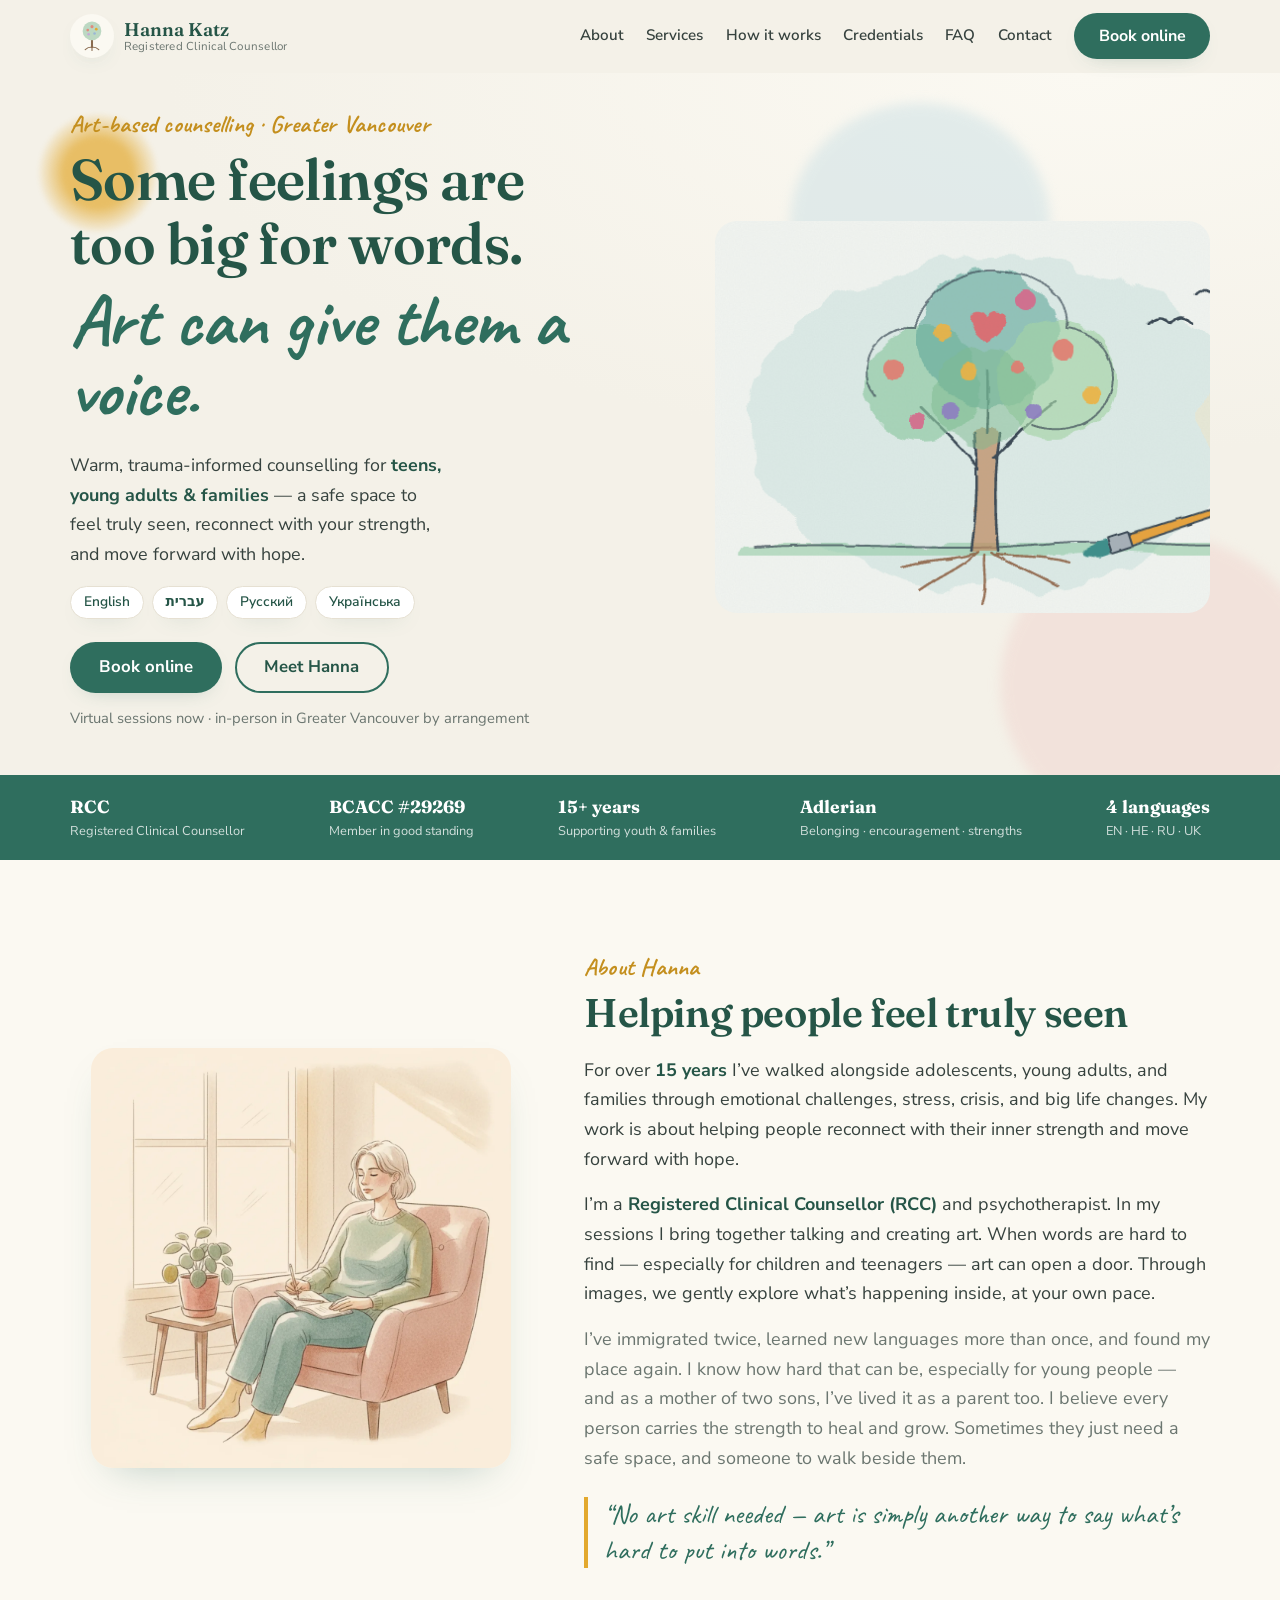
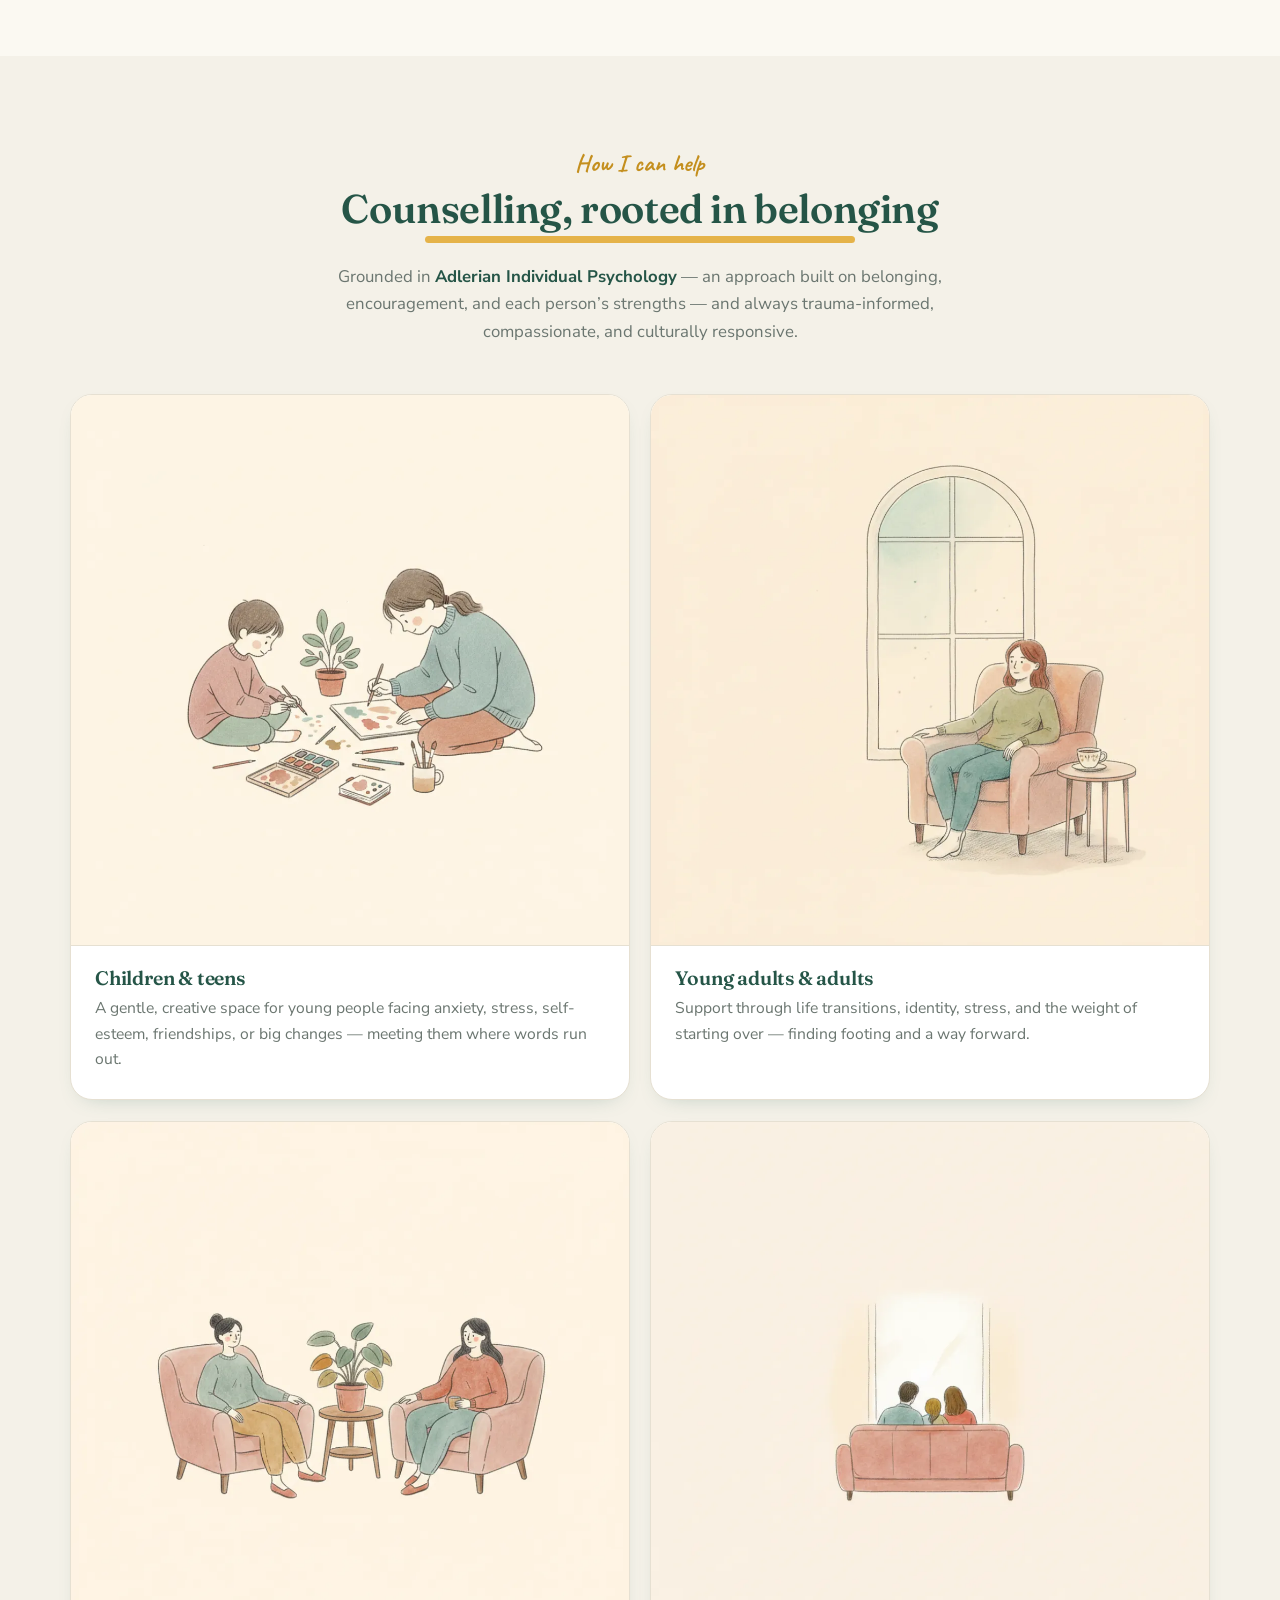
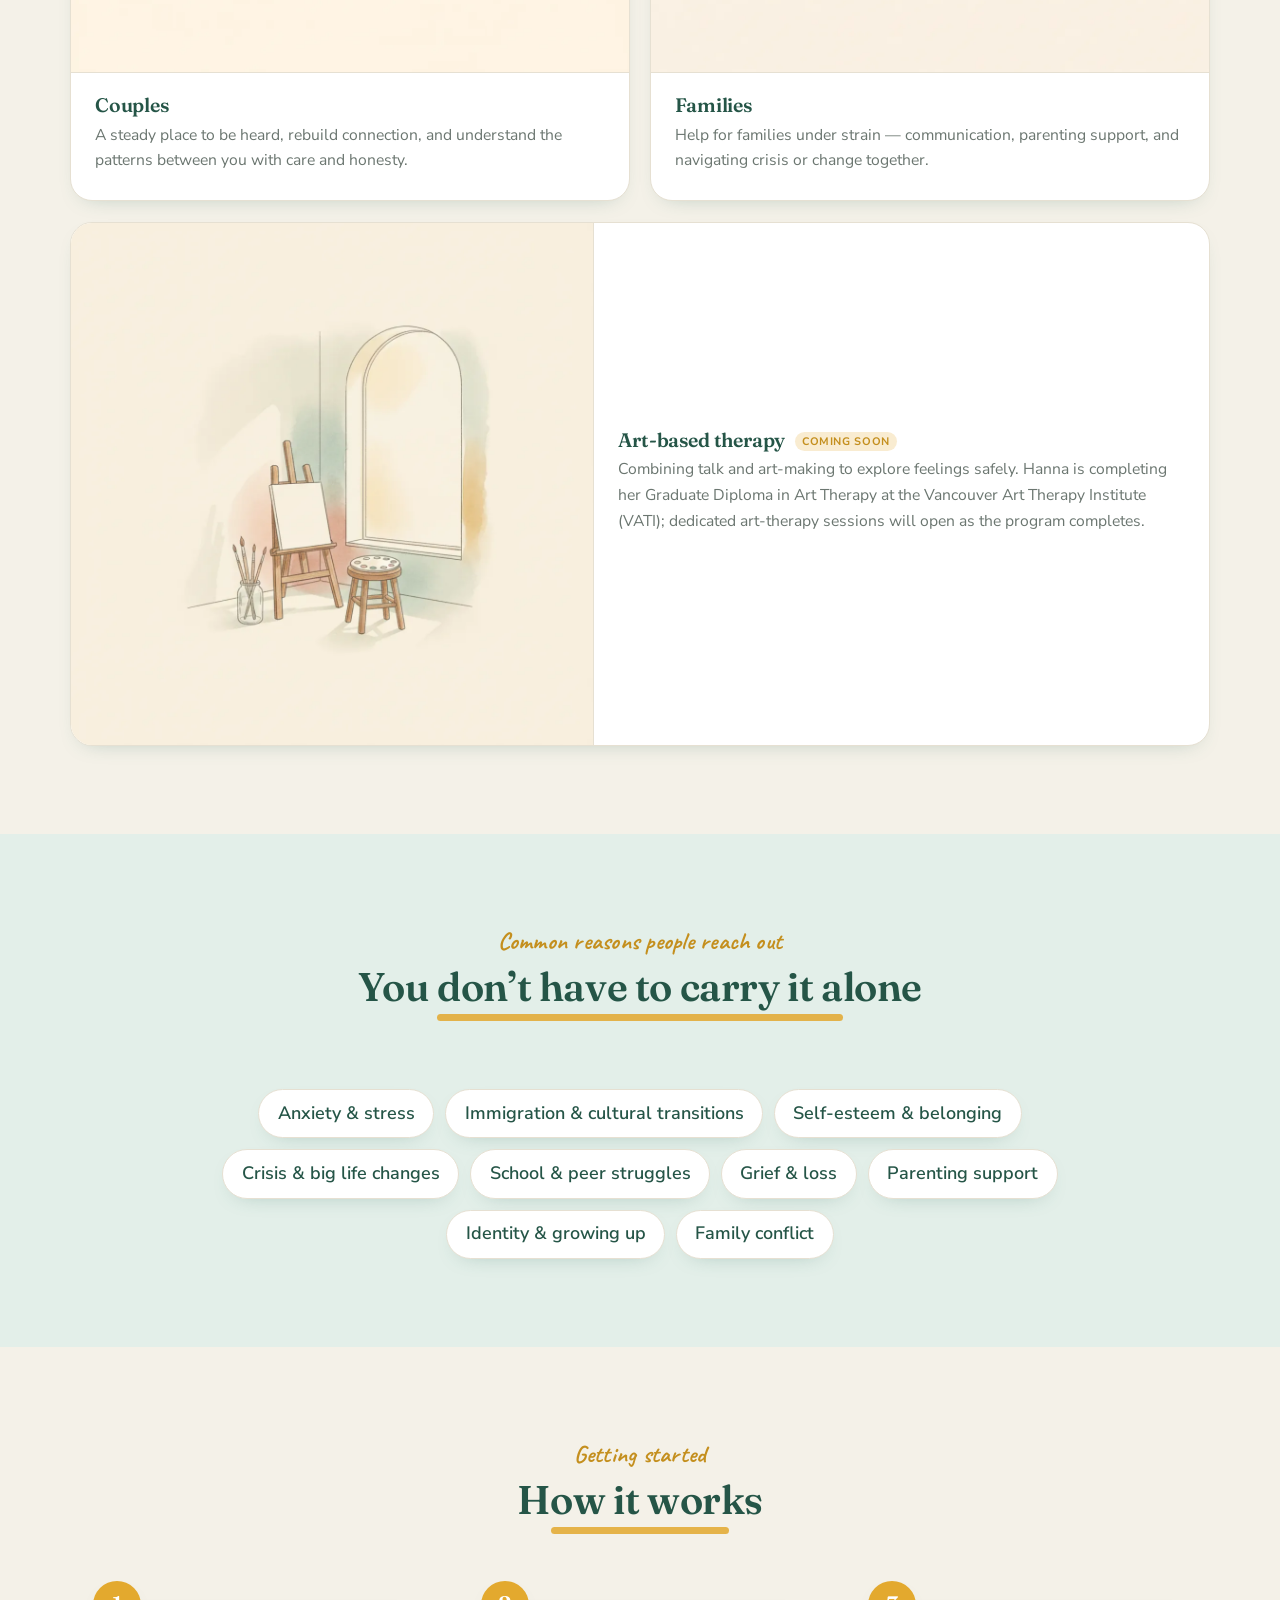
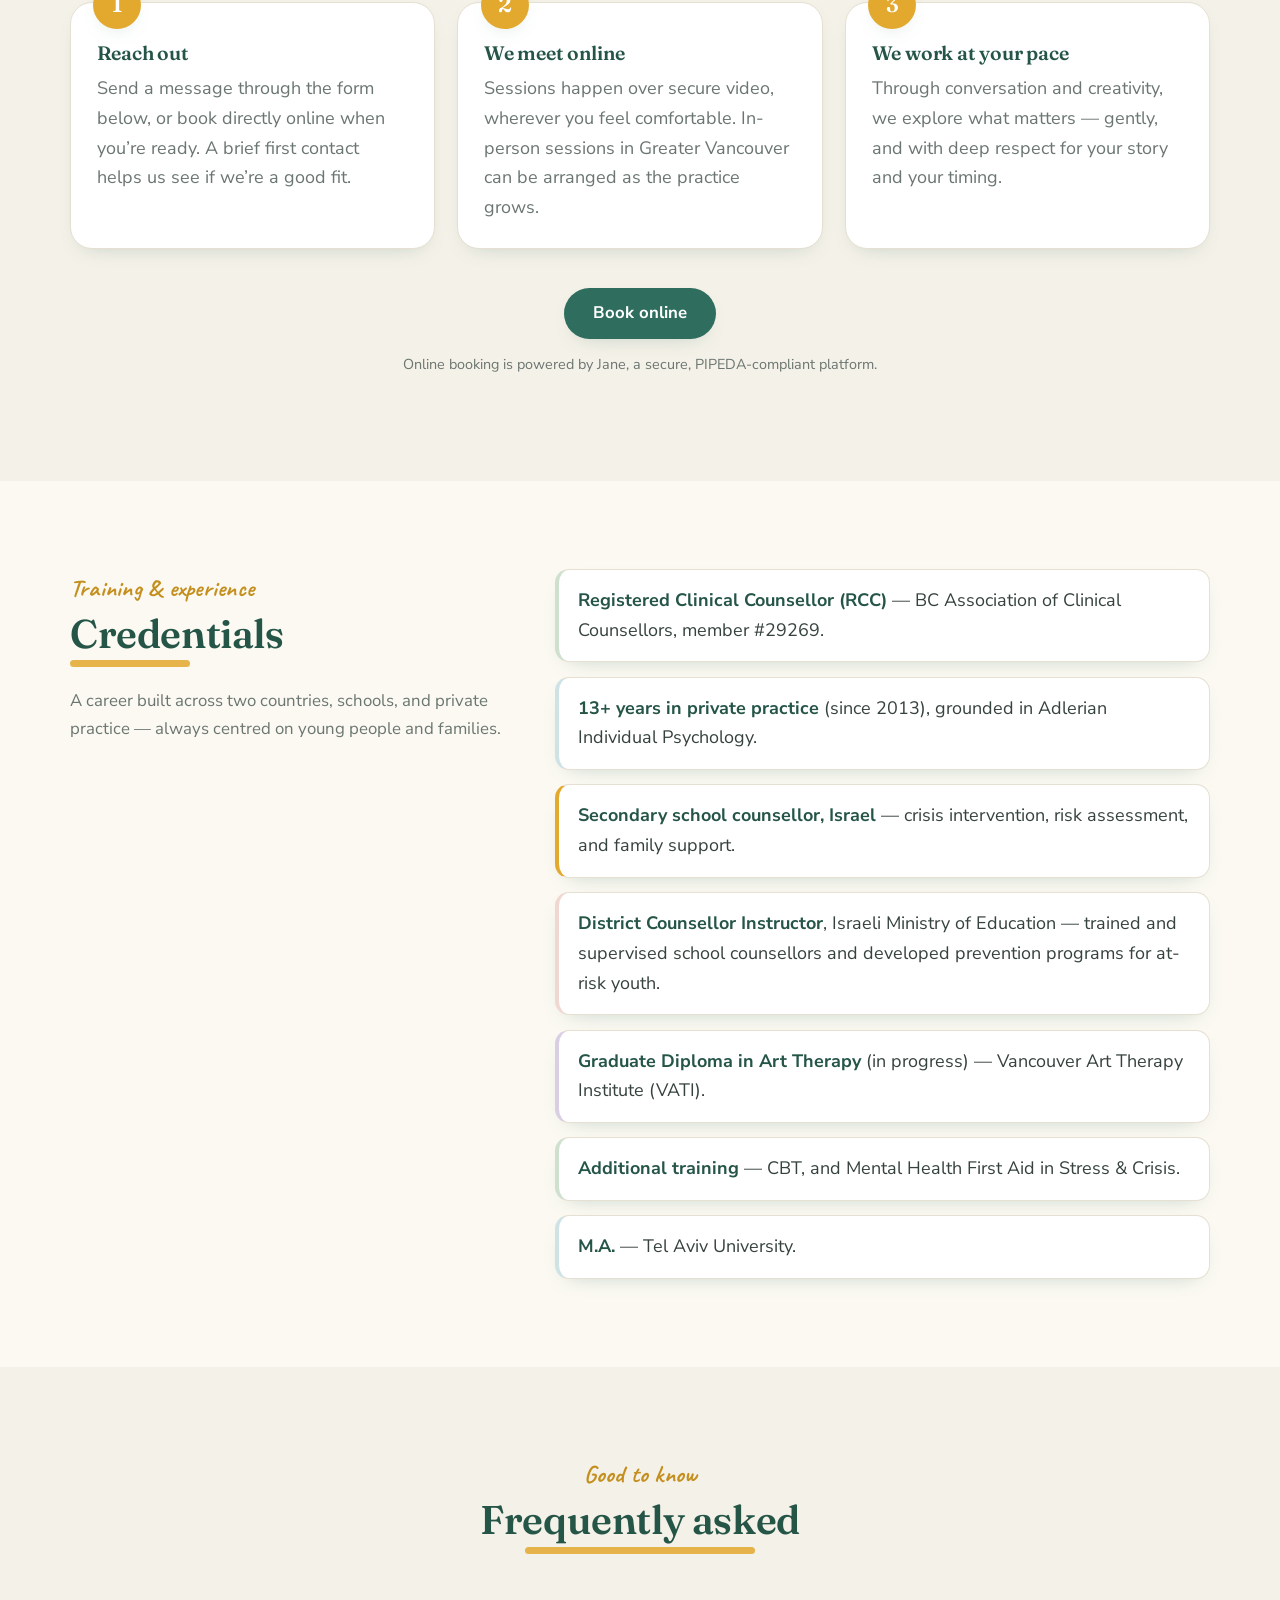
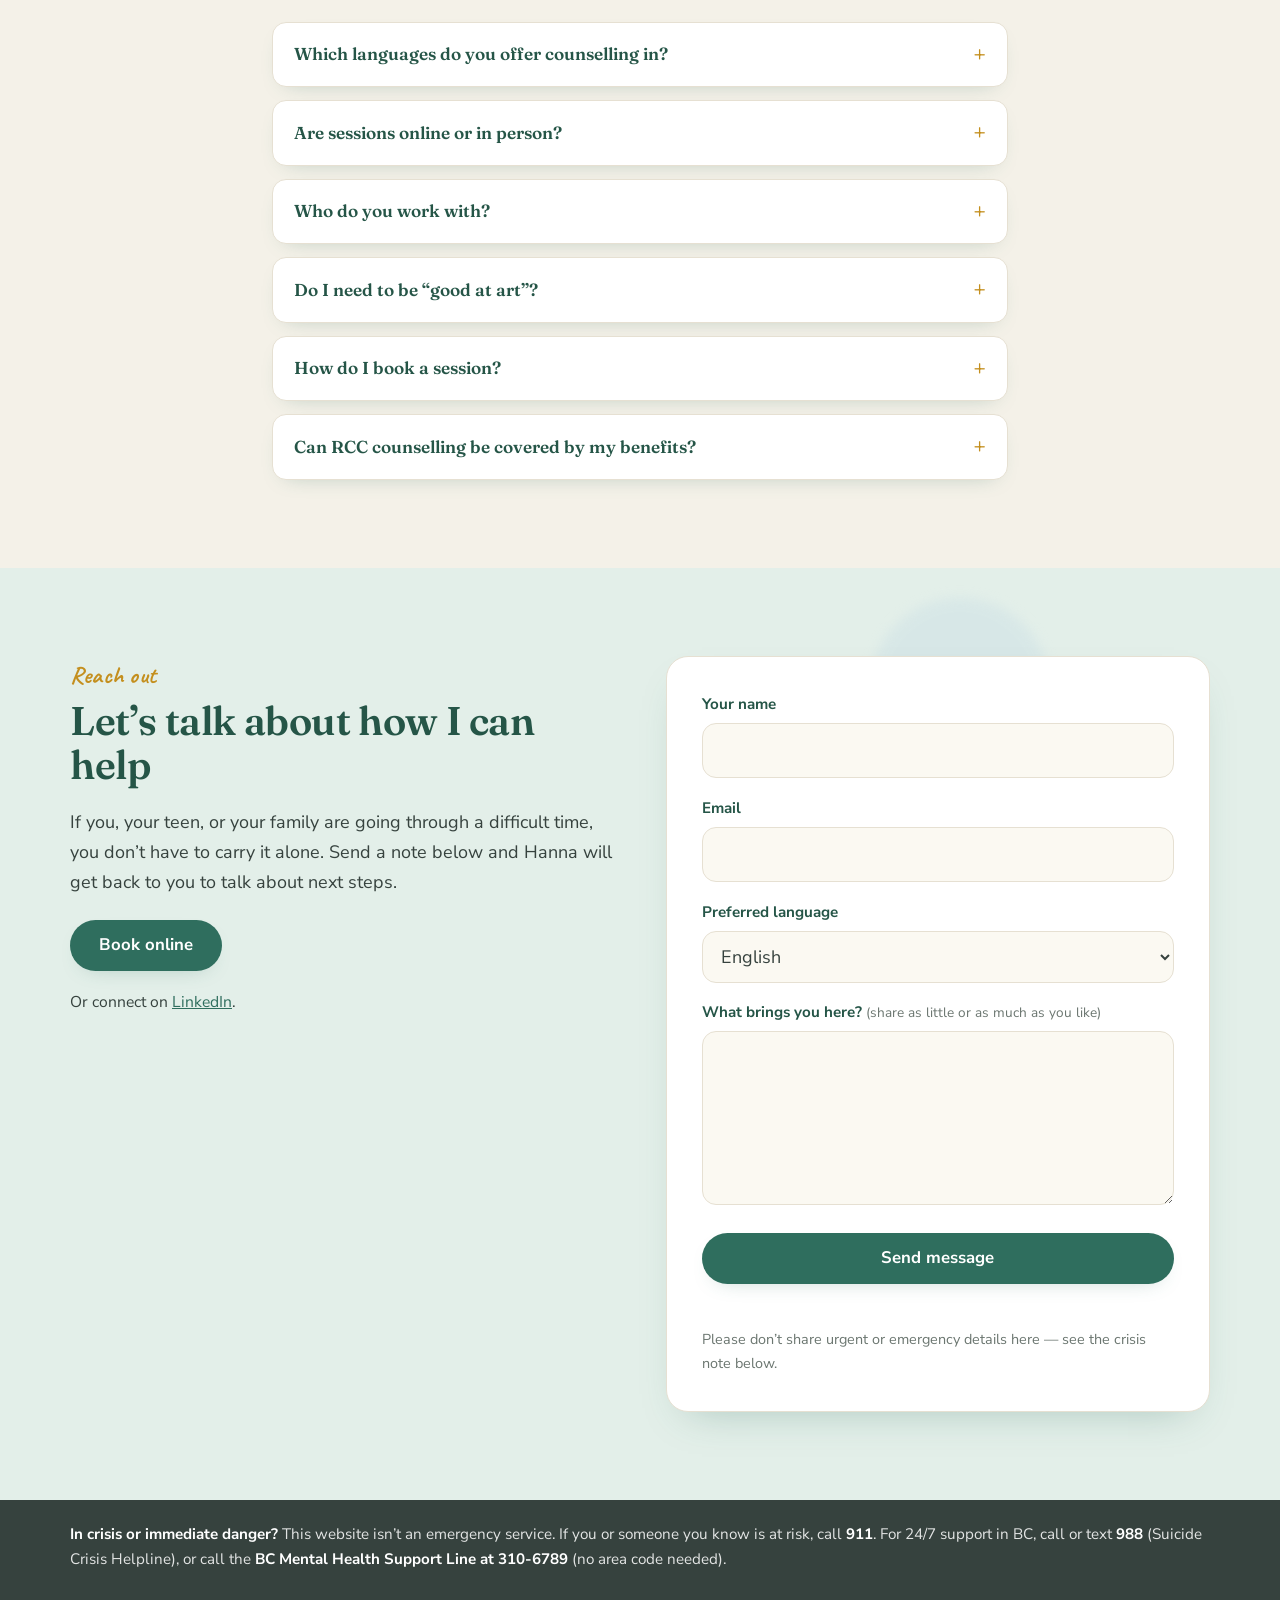
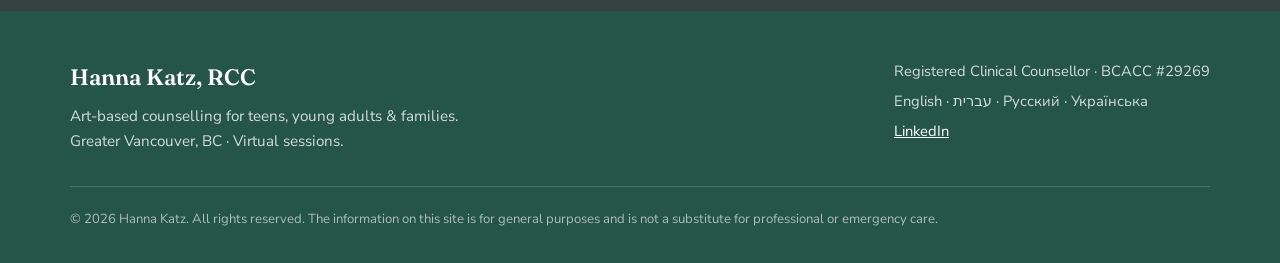
==== commit 273c9418: "Add per-service sketch illustrations; drop intro video; tighten layout - Generate five hand-sketch i" ====
--- a/index.html
+++ b/index.html
@@ -113,16 +113,10 @@
     <section class="section about" id="about" aria-labelledby="about-title">
       <div class="wrap about__grid">
         <div class="about__media" id="meet">
-          <div class="video-card">
-            <video id="introVideo" poster="assets/video/intro-poster.jpg" preload="none" playsinline controls>
-              <source src="assets/video/intro.mp4" type="video/mp4" />
-              Your browser doesn’t support embedded video.
-            </video>
-            <button class="video-play" id="videoPlay" aria-label="Play Hanna’s introduction">
-              <svg viewBox="0 0 24 24" width="30" height="30" aria-hidden="true"><path d="M8 5v14l11-7z" fill="currentColor"/></svg>
-            </button>
-          </div>
-          <p class="video-cap">A short hello from Hanna</p>
+          <!-- Placeholder illustration. Swap for Hanna's sketched portrait once her photo is ready. -->
+          <figure class="portrait">
+            <img src="assets/img/about-hanna.webp" alt="Soft illustration of a woman sketching in an armchair by a window" width="550" height="550" />
+          </figure>
         </div>
         <div class="about__copy">
           <p class="kicker">About Hanna</p>
@@ -145,29 +139,39 @@
         </div>
         <div class="cards">
           <article class="card">
-            <span class="card__dot" style="--dot:var(--sage)"></span>
-            <h3>Children &amp; teens</h3>
-            <p>A gentle, creative space for young people facing anxiety, stress, self-esteem, friendships, or big changes — meeting them where words run out.</p>
+            <figure class="card__img"><img src="assets/img/services/teens.webp" alt="Illustration of a child and a teenager painting together" loading="lazy" width="550" height="550" /></figure>
+            <div class="card__body">
+              <h3>Children &amp; teens</h3>
+              <p>A gentle, creative space for young people facing anxiety, stress, self-esteem, friendships, or big changes — meeting them where words run out.</p>
+            </div>
           </article>
           <article class="card">
-            <span class="card__dot" style="--dot:var(--sky)"></span>
-            <h3>Young adults &amp; adults</h3>
-            <p>Support through life transitions, identity, stress, and the weight of starting over — finding footing and a way forward.</p>
+            <figure class="card__img"><img src="assets/img/services/adults.webp" alt="Illustration of a young adult sitting calmly by a window" loading="lazy" width="550" height="550" /></figure>
+            <div class="card__body">
+              <h3>Young adults &amp; adults</h3>
+              <p>Support through life transitions, identity, stress, and the weight of starting over — finding footing and a way forward.</p>
+            </div>
           </article>
           <article class="card">
-            <span class="card__dot" style="--dot:var(--blush)"></span>
-            <h3>Couples</h3>
-            <p>A steady place to be heard, rebuild connection, and understand the patterns between you with care and honesty.</p>
+            <figure class="card__img"><img src="assets/img/services/couples.webp" alt="Illustration of two people sitting in armchairs facing each other" loading="lazy" width="550" height="550" /></figure>
+            <div class="card__body">
+              <h3>Couples</h3>
+              <p>A steady place to be heard, rebuild connection, and understand the patterns between you with care and honesty.</p>
+            </div>
           </article>
           <article class="card">
-            <span class="card__dot" style="--dot:var(--gold)"></span>
-            <h3>Families</h3>
-            <p>Help for families under strain — communication, parenting support, and navigating crisis or change together.</p>
+            <figure class="card__img"><img src="assets/img/services/families.webp" alt="Illustration of a family sitting close together looking toward a bright window" loading="lazy" width="550" height="550" /></figure>
+            <div class="card__body">
+              <h3>Families</h3>
+              <p>Help for families under strain — communication, parenting support, and navigating crisis or change together.</p>
+            </div>
           </article>
           <article class="card card--wide">
-            <span class="card__dot" style="--dot:var(--teal)"></span>
-            <h3>Art-based therapy <span class="tag">coming soon</span></h3>
-            <p>Combining talk and art-making to explore feelings safely. Hanna is completing her Graduate Diploma in Art Therapy at the Vancouver Art Therapy Institute (VATI); dedicated art-therapy sessions will open as the program completes.</p>
+            <figure class="card__img"><img src="assets/img/services/art-therapy.webp" alt="Illustration of an art studio corner with an easel, paintbrushes and a palette" loading="lazy" width="550" height="550" /></figure>
+            <div class="card__body">
+              <h3>Art-based therapy <span class="tag">coming soon</span></h3>
+              <p>Combining talk and art-making to explore feelings safely. Hanna is completing her Graduate Diploma in Art Therapy at the Vancouver Art Therapy Institute (VATI); dedicated art-therapy sessions will open as the program completes.</p>
+            </div>
           </article>
         </div>
       </div>
--- a/assets/css/styles.css
+++ b/assets/css/styles.css
@@ -94,9 +94,10 @@
 .nav__toggle[aria-expanded="true"] span:nth-child(1) { transform: translateY(7.5px) rotate(45deg); }
 .nav__toggle[aria-expanded="true"] span:nth-child(2) { opacity: 0; }
 .nav__toggle[aria-expanded="true"] span:nth-child(3) { transform: translateY(-7.5px) rotate(-45deg); }
-.mobile-menu { display: flex; flex-direction: column; gap: .3rem; padding: .5rem 1.25rem 1.25rem; }
-.mobile-menu a { padding: .7rem .4rem; text-decoration: none; color: var(--ink); font-weight: 600; border-bottom: 1px solid var(--line); }
-.mobile-menu .btn { margin-top: .6rem; border-bottom: 0; }
+.mobile-menu { position: absolute; left: 0; right: 0; top: 100%; display: flex; flex-direction: column; padding: .5rem 1.25rem 1rem; background: var(--cream-2); border-bottom: 1px solid var(--line); box-shadow: var(--shadow); }
+.mobile-menu[hidden] { display: none; }
+.mobile-menu a { padding: .6rem .3rem; text-decoration: none; color: var(--ink); font-weight: 600; border-bottom: 1px solid var(--line); }
+.mobile-menu .btn { margin-top: .7rem; border-bottom: 0; }
 
 /* ---------- Blobs ---------- */
 .blob { position: absolute; border-radius: 50%; filter: blur(6px); opacity: .55; z-index: 0; pointer-events: none; }
@@ -106,10 +107,10 @@
 .blob--sm { width: 180px; height: 180px; }
 
 /* ---------- Hero ---------- */
-.hero { position: relative; overflow: hidden; padding: clamp(2rem, 5vw, 4.5rem) 0 clamp(2.5rem, 5vw, 4rem); background:
+.hero { position: relative; overflow: hidden; padding: clamp(1.25rem, 2.5vw, 2.25rem) 0 clamp(1.75rem, 3.5vw, 3rem); background:
   radial-gradient(120% 90% at 85% 0%, var(--cream-2) 0%, var(--cream) 60%); }
-.hero__grid { position: relative; z-index: 1; display: grid; grid-template-columns: 1.1fr .9fr; gap: clamp(1.5rem, 4vw, 3rem); align-items: center; }
-.hero__title { font-size: clamp(2.1rem, 5.2vw, 3.6rem); margin-bottom: .55em; }
+.hero__grid { position: relative; z-index: 1; display: grid; grid-template-columns: 1.1fr .9fr; gap: clamp(1.25rem, 3.5vw, 2.5rem); align-items: center; }
+.hero__title { font-size: clamp(2.1rem, 5.2vw, 3.6rem); margin-bottom: .45em; }
 .hero__title .script { display: block; font-size: clamp(2.6rem, 6.5vw, 4.6rem); line-height: .95; margin-top: .12em; }
 .hero__lead { font-size: 1.12rem; max-width: 34ch; color: var(--ink); }
 .hero__actions { display: flex; flex-wrap: wrap; gap: .8rem; margin: 1.4rem 0 .8rem; }
@@ -140,22 +141,26 @@
 .about__grid { display: grid; grid-template-columns: .85fr 1.15fr; gap: clamp(1.5rem, 4vw, 3.2rem); align-items: center; }
 .about__personal { color: var(--muted); }
 .pullquote { font-family: "Caveat", cursive; font-size: 1.7rem; line-height: 1.3; color: var(--teal); border-left: 4px solid var(--gold); padding-left: 1rem; margin: 1.5rem 0 0; }
-.video-card { position: relative; border-radius: var(--radius); overflow: hidden; box-shadow: var(--shadow); background: #000; aspect-ratio: 9 / 13; max-width: 360px; margin-inline: auto; }
-.video-card video { width: 100%; height: 100%; object-fit: cover; }
-.video-play { position: absolute; inset: 0; margin: auto; width: 76px; height: 76px; border-radius: 50%; border: 0; background: color-mix(in srgb, var(--teal) 88%, transparent); color: #fff; display: grid; place-items: center; cursor: pointer; transition: transform .2s var(--ease), background .2s; box-shadow: 0 10px 30px -8px rgba(0,0,0,.5); }
-.video-play:hover { transform: scale(1.07); background: var(--teal); }
-.video-play svg { margin-left: 3px; }
-.video-card.is-playing .video-play { display: none; }
-.video-cap { text-align: center; color: var(--muted); font-size: .9rem; margin-top: .8rem; }
+.portrait { margin: 0; border-radius: var(--radius); overflow: hidden; box-shadow: var(--shadow); background: var(--cream-2); max-width: 420px; margin-inline: auto; }
+.portrait img { width: 100%; height: auto; display: block; }
 
 /* ---------- Services cards ---------- */
-.cards { display: grid; grid-template-columns: repeat(2, 1fr); gap: 1.1rem; }
-.card { background: var(--paper); border: 1px solid var(--line); border-radius: var(--radius); padding: 1.6rem 1.5rem; box-shadow: var(--shadow-sm); transition: transform .25s var(--ease), box-shadow .25s var(--ease); position: relative; }
+.cards { display: grid; grid-template-columns: repeat(2, 1fr); gap: 1.3rem; }
+.card { background: var(--paper); border: 1px solid var(--line); border-radius: var(--radius); overflow: hidden; box-shadow: var(--shadow-sm); transition: transform .25s var(--ease), box-shadow .25s var(--ease); display: flex; flex-direction: column; }
 .card:hover { transform: translateY(-4px); box-shadow: var(--shadow); }
+.card__img { margin: 0; background: var(--cream-2); border-bottom: 1px solid var(--line); overflow: hidden; }
+.card__img img { width: 100%; aspect-ratio: 16 / 10; object-fit: cover; object-position: center 60%; display: block; transition: transform .5s var(--ease); }
+.card:hover .card__img img { transform: scale(1.03); }
+.card__body { padding: 1.4rem 1.5rem 1.6rem; }
 .card--wide { grid-column: 1 / -1; }
-.card__dot { display: inline-block; width: 34px; height: 12px; border-radius: 999px; background: var(--dot, var(--sage)); margin-bottom: .9rem; }
 .card h3 { margin-bottom: .35rem; }
 .card p { margin: 0; color: var(--muted); font-size: .98rem; }
+@media (min-width: 760px) {
+  .card--wide { flex-direction: row; align-items: stretch; }
+  .card--wide .card__img { border-bottom: 0; border-right: 1px solid var(--line); flex: 0 0 46%; }
+  .card--wide .card__img img { height: 100%; aspect-ratio: auto; }
+  .card--wide .card__body { align-self: center; }
+}
 .tag { font-family: "Nunito Sans", sans-serif; font-size: .68rem; font-weight: 700; text-transform: uppercase; letter-spacing: .06em; color: var(--gold-d); background: color-mix(in srgb, var(--gold) 22%, white); padding: .22em .6em; border-radius: 999px; vertical-align: middle; margin-left: .4rem; }
 
 /* ---------- Specialties chips ---------- */
